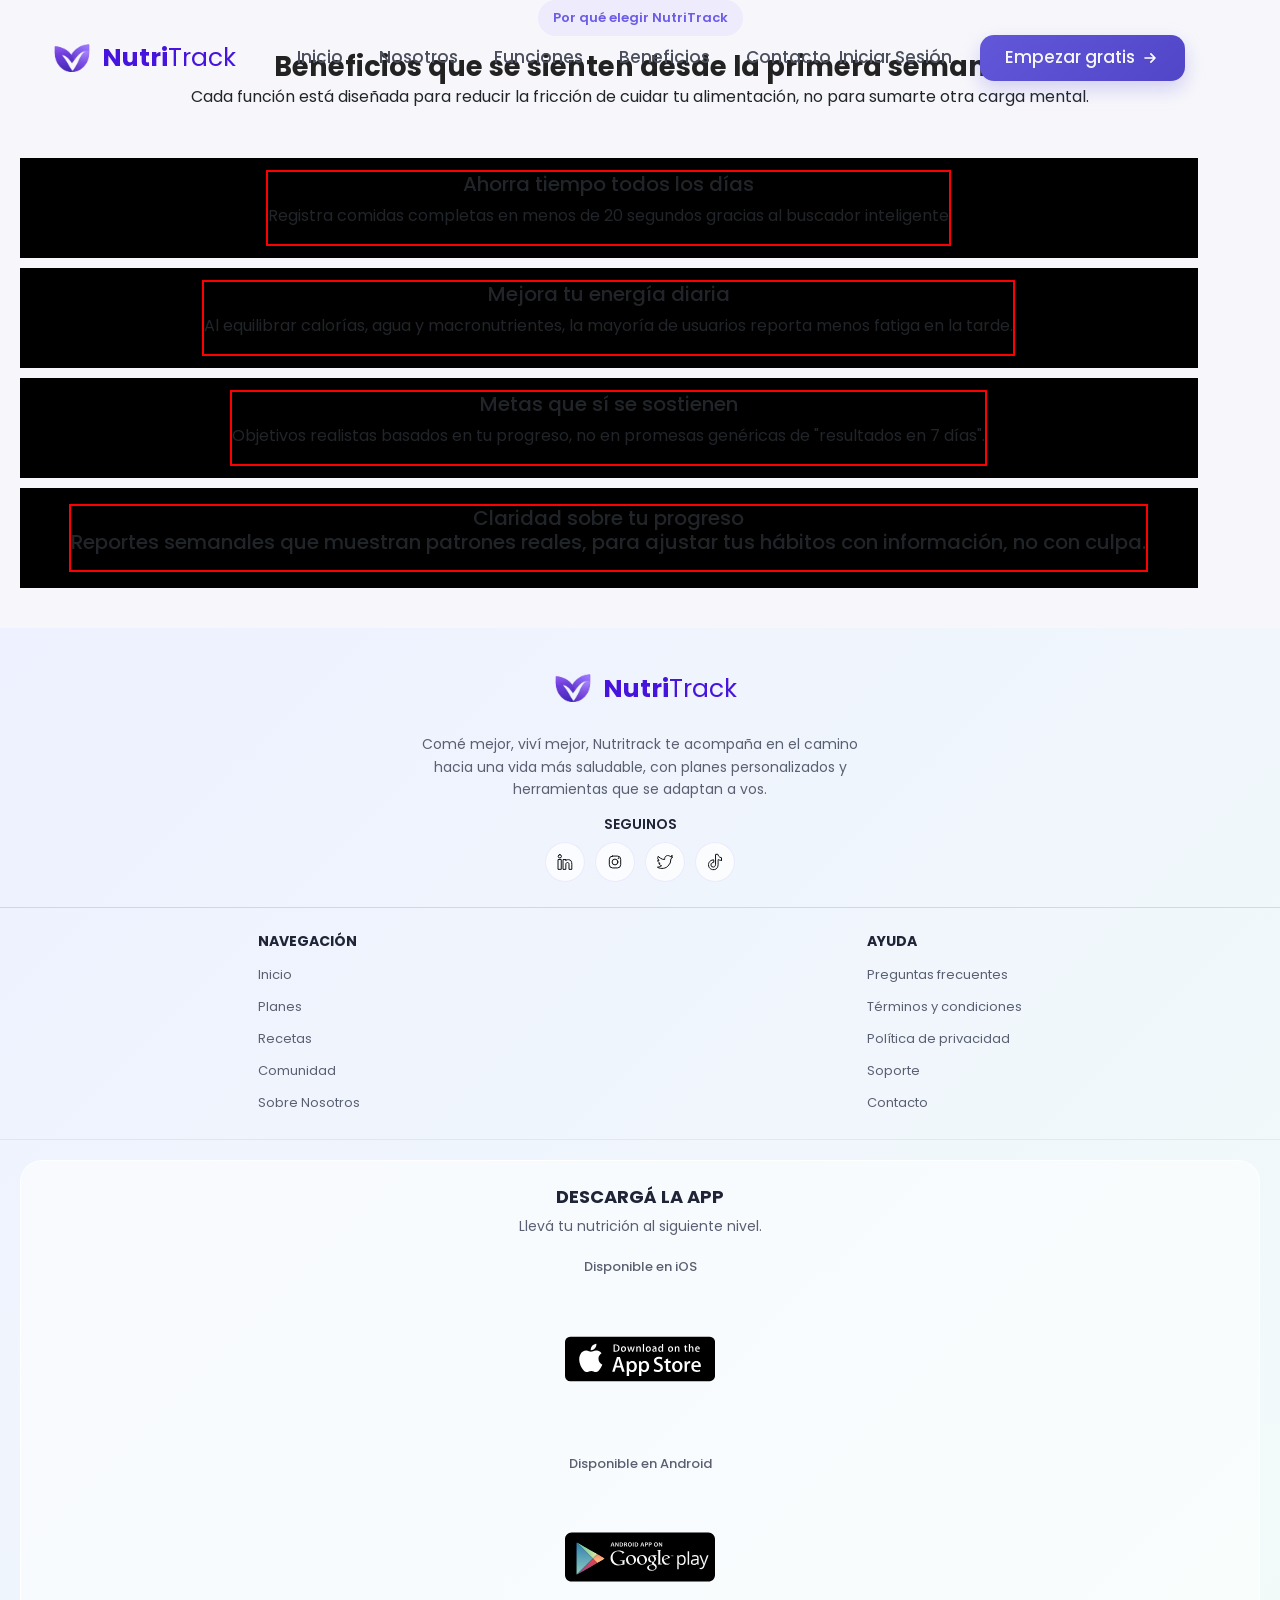
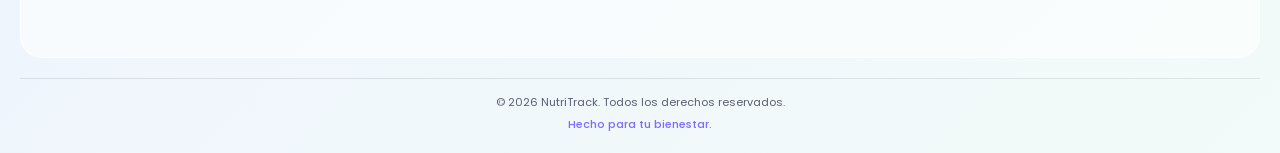
==== Pages/beneficios.html @ 8d0aac9d "Subir proyecto NutriTrack" ====
<!DOCTYPE html>
<html lang="es">
<head>
    <meta charset="UTF-8">
    <meta name="viewport" content="width=device-width, initial-scale=1.0">
    <title>NutriTrack</title>
    <link rel="shortcut icon" href="../Assets/Img/favicon.png" type="image/x-icon">
    <link href="https://cdn.jsdelivr.net/npm/bootstrap@5.3.8/dist/css/bootstrap.min.css" rel="stylesheet" integrity="sha384-sRIl4kxILFvY47J16cr9ZwB07vP4J8+LH7qKQnuqkuIAvNWLzeN8tE5YBujZqJLB" crossorigin="anonymous">
    <link rel="stylesheet" href="../CSS/styles.css">
</head>
<body>
    <!--HEADER-->
    <header class="header">
        <nav class="navbar navbar-expand-lg">
            <div class="container-fluid">
                <div class="left">
                    <a class="brand fw-bold" href="../index.html">
                        <img src="../Assets/Img/favicon.png" alt="Logo de una empresa especializada en la planificacion de comidas" class="logo">
                        <p class="name">Nutri<span>Track</span></p>
                    </a> 
                </div>
                <button class="navbar-toggler" type="button" data-bs-toggle="collapse" data-bs-target="#navbarSupportedContent" aria-controls="navbarSupportedContent" aria-expanded="false" aria-label="Toggle navigation">
                    <span class="navbar-toggler-icon"></span>
                </button>
                <div class="collapse navbar-collapse justify-content-center" id="navbarSupportedContent">
                    <ul class="navbar-nav mb-2 mb-lg-0">
                        <li class="nav-item">
                            <a class="nav-link home" aria-current="page" href="../index.html">Inicio</a>
                        </li>
                        <li class="nav-item">
                            <a class="nav-link" href="nosotros.html">Nosotros</a>
                        </li>
                        <li class="nav-item">
                            <a class="nav-link" href="funciones.html">Funciones</a>
                        </li>
                        <li class="nav-item">
                            <a class="nav-link" href="beneficios.html">Beneficios</a>
                        </li>
                        <li class="nav-item">
                            <a class="nav-link" href="contacto.html">Contacto</a>
                        </li>
                    </ul>
                    <div class="right">
                        <div class="sub-menu">
                            <p class="">Iniciar Sesión</p>
                            <button class="sign-up">Empezar gratis <img src="../Assets/Svg/arrow.svg" alt=""></button>
                        </div>
                    </div>
                </div>
            </div>
        </nav>
    </header>
    <!--MAIN-->
    <main>
        <section class="hero-profit">
        </section>
        <!-- ===== LISTA DE BENEFICIOS ===== -->
        <section class="section-profit">
            <div class="container-profit">
                <div class="profits">
                    <div class="head-profits head-about">
                        <span class="nt-chip">Por qué elegir NutriTrack</span>
                        <h2 class="title-profit">Beneficios que se sienten desde la primera semana</h2>
                        <p>Cada función está diseñada para reducir la fricción de cuidar tu alimentación, no para sumarte otra carga mental.</p>
                    </div>
                    <div class="container-cards">
                        <div class="card-profit">
                            <div class="head-card">
                                <h5>Ahorra tiempo todos los días</h5>
                                <p>Registra comidas completas en menos de 20 segundos gracias al buscador inteligente</p>
                            </div>
                        </div>
                        <div class="card-profit">
                            <div class="head-card">
                                <h5>Mejora tu energía diaria</h5>
                                <p>Al equilibrar calorías, agua y macronutrientes, la mayoría de usuarios reporta menos fatiga en la tarde.</p>
                            </div>
                        </div>
                        <div class="card-profit">
                            <div class="head-card">
                                <h5>Metas que sí se sostienen</h5>
                                <p>Objetivos realistas basados en tu progreso, no en promesas genéricas de "resultados en 7 días".</p>
                            </div>
                        </div>
                        <div class="card-profit">
                            <div class="head-card">
                                <h5>Claridad sobre tu progreso</h>
                                <p>Reportes semanales que muestran patrones reales, para ajustar tus hábitos con información, no con culpa.</p>
                            </div>
                        </div>
                    </div>
                </div>
            </div>
        </section>
    </main>
    <footer>
        <div class="container-footer">
            <div class="top-footer">
                <a class="brand fw-bold" href="index.html">
                    <img src="../Assets/Img/favicon.png" alt="Logo de una empresa especializada en la planificacion de comidas" class="logo">
                    <p class="name">Nutri<span>Track</span></p>
                </a>
                <p>
                    Comé mejor, viví mejor, Nutritrack te acompaña en el camino hacia una vida más saludable, con planes personalizados y herramientas que se adaptan a vos.
                </p>
                <div class="social-footer">
                    <h3>SEGUINOS</h3>
                    <div class="app-social">
                        <a href=""><img src="../Assets/Svg/social-linkedin-svgrepo-com.svg" alt="Nuestro Linkedin"></a>
                        <a href=""><img src="../Assets/Svg/social-instagram-svgrepo-com.svg" alt="Nuestro Instagram"></a>
                        <a href=""><img src="../Assets/Svg/social-twitter-svgrepo-com.svg" alt="Nuestro Twitter"></a>
                        <a href="Nuestro Tiktok"><img src="../Assets/Svg/social-tiktok-svgrepo-com.svg" alt=""></a>
                    </div>
                </div>
            </div>
            <div class="central-footer">
                <div class="central-nav">
                    <h3>NAVEGACIÓN</h3>
                    <ul>
                        <li><a href="#">Inicio</a></li>
                        <li><a href="#">Planes</a></li>
                        <li><a href="#">Recetas</a></li>
                        <li><a href="#">Comunidad</a></li>
                        <li><a href="#">Sobre Nosotros</a></li>
                    </ul>
                </div>
                <div class="central-help">
                    <h3>AYUDA</h3>
                    <ul>
                        <li><a href="#">Preguntas frecuentes</a></li>
                        <li><a href="#">Términos y condiciones</a></li>
                        <li><a href="#">Política de privacidad</a></li>
                        <li><a href="#">Soporte</a></li>
                        <li><a href="#">Contacto</a></li>
                    </ul>
                </div>
            </div>
            <div class="bottom-footer">
                <div class="download-footer">
                    <h3>DESCARGÁ LA APP</h3>
                    <p>Llevá tu nutrición al siguiente nivel.</p>
                    <div class="download-option">
                        <p>Disponible en iOS</p>
                        <a href="#" aria-label="Descargar NutriTrack en App Store">
                            <img src="../Assets/Svg/app-store.svg" alt="Descargar en App Store">
                        </a>
                    </div>
                    <div class="download-option">
                        <p>Disponible en Android</p>
                        <a href="#" aria-label="Descargar NutriTrack en Google Play">
                            <img src="../Assets/Svg/google-play.svg" alt="Descargar en Google Play">
                        </a>
                    </div>
                </div>
                <div class="copy-footer">
                    <span>&copy; 2026 NutriTrack. Todos los derechos reservados.</span>
                    <span>Hecho para tu bienestar.</span>
                </div>
            </div>
        </div>
    </footer>
    <script src="https://cdn.jsdelivr.net/npm/bootstrap@5.3.8/dist/js/bootstrap.bundle.min.js" integrity="sha384-FKyoEForCGlyvwx9Hj09JcYn3nv7wiPVlz7YYwJrWVcXK/BmnVDxM+D2scQbITxI" crossorigin="anonymous"></script>
</body>
</html>
---- CSS/styles.css ----
@import url('https://fonts.googleapis.com/css2?family=Montserrat:ital,wght@0,100..900;1,100..900&family=Poppins:ital,wght@0,100;0,200;0,300;0,400;0,500;0,600;0,700;0,800;0,900;1,100;1,200;1,300;1,400;1,500;1,600;1,700;1,800;1,900&display=swap');

/*COLORS*/
:root {
  /* Colores principales */
    --primary: #7C6CFF;
    --secondary: #59d9b7;

  /* Colores de fondo y texto */
    --dark: #1F2437;
    --light: #F7F7FB;

  /* Variantes útiles */
    --primary-light: #A89EFF;
    --primary-dark: #5A43F0;

    --secondary-light: #7EE5C8;
    --secondary-dark: #3CC9A3;

  /* Colores semánticos */
    --background: #F7F7FB;
    --surface: #FFFFFF;
    --text-primary: #1F2437;
    --text-secondary: #5A6072;
    --accent: #59D9B7;
}

/* =========================
    GLOBAL STYLE
========================= */
*{
    margin: 0;
    padding: 0;
    box-sizing: border-box;
    font-family: "Poppins", sans-serif;
}
body {
    min-height: 100vh;
    background: #f7f7fb;
    font-family: "Poppins", sans-serif;
    overflow-x: hidden;
}

/* =========================
    HOME
========================= */
/*HOME*/
.header {
    position: absolute;
    top: 0;
    left: 0;
    width: 100%;
    padding: 15px 0;
    z-index: 1000;
}
/*NAVBAR PRINCIPAL*/
.navbar {
    position: relative;
    width: 95%;
    max-width: 1400px;
    margin: 0 auto;
    padding: 5px 10px;
    display: flex;
    align-items: center;
    z-index: 1001;
}
.navbar .container-fluid {
    padding: 0;
    display: flex;
    align-items: center;
    justify-content: space-between;
}

/*Logo y marca*/
.left {
    display: flex;
    align-items: center;
}
.brand {
    display: flex;
    align-items: center;
    text-decoration: none;
}
.logo {
    width: 60px;
    height: 60px;
    object-fit: contain;
}
.name {
    margin: 0;
    font-size: 25px;
    font-weight: 700;
    color: #4614dc;
}
.name span {
    color: #4614dc;
    font-weight: 400;
}
.navbar-toggler{
    border: none !important;
}
.navbar-toggler:focus{
    box-shadow: none !important;
}


/*Menú central del navbar*/
.navbar-nav {
    display: flex;
    align-items: center;
    gap: 20px;
}
.navbar-nav .nav-link {
    font-size: 17px;
    font-weight: 500;
    color: #4a4e5c;
    text-align: center;
}
/*Hover*/
.navbar-nav .nav-link:hover {
    color: var(--primary-dark);
}

/*Parte derecha del navbar*/
.right {
    display: flex;
    align-items: center;
    justify-content: center;
    margin-bottom: 15px;
    margin-top: 15px;
}
.sub-menu {
    display: flex;
    align-items: center;
    gap: 28px;
}

/*Iniciar sesion en el navbar*/
.sub-menu p {
    margin: 0;
    font-size: 17px;
    font-weight: 500;
    color: #4a4e5c;
    white-space: nowrap;
    cursor: pointer;
    transition: color 0.3s ease;
}
.sub-menu p:hover {
    color: #6257d9;
}

/*Boton empezar gratis*/
.sign-up {
    border: none;
    display: flex;
    align-items: center;
    justify-content: center;
    gap: 5px;
    padding: 10px 15px;
    min-width: 205px;
    border-radius: 14px;
    background: linear-gradient(
        135deg,
        #6257d9,
        #5146c7
    );
    color: var(--light);
    font-size: 17px;
    font-weight: 500;
    cursor: pointer;
    box-shadow:
        0 8px 20px rgba(98, 87, 217, 0.25);
    transition:
        transform 0.3s ease,
        box-shadow 0.3s ease,
        background 0.3s ease;
}
/* Imagen de la flecha */
.sign-up img {
    width: 20px;
    height: 20px;
    transition: transform 0.3s ease;
}
/* Hover del botón */
.sign-up:hover {
    transform: translateY(-2px);
    box-shadow:
        0 12px 28px rgba(98, 87, 217, 0.35);
}
/* Movimiento de la flecha */
.sign-up:hover img {
    transform: translateX(4px);
}


/* ===========================
    HERO
=========================== */
.hero{
    position: relative;
    width: 100%;
    min-height: 90vh;
    display: flex;
    align-items: center;
    background-size: cover;
}
.hero img{
    position: absolute;
    width: 100%;
    height: 100%;
    object-fit: cover;
    object-position: 80% center;
    z-index: 0;
}
.hero-about img{
    position: absolute;
    width: 100%;
    height: 100%;
    object-fit: cover;
    object-position: 35% center;
    z-index: 0;
}
/* =========================================
   CONTENIDO
========================================= */
.hero-content {
    position: relative;
    z-index: 2;
    padding: 20px 24px;
    margin-top: -7rem;
    display: flex;
    flex-direction: column;
    align-items: flex-start;
}

/* =========================================
   TÍTULO
========================================= */
.hero h1 {
    max-width: 500px;
    color: #3e2a7a;
    font-size: clamp(2.7rem, 10vw, 1.5rem);
    line-height: 1;
    letter-spacing: -0.045em;
    font-weight: 700;
}


/* =========================================
   DESCRIPCIÓN
========================================= */
.hero p {
    max-width: 280px;
    margin: 10px 0 25px;
    font-size: .9rem;
    font-weight: 600;
    line-height: 1.55;
    text-wrap: wrap;
    color: #3e2a7a;
}


/*SECCION RECOMENDACIONES*/
.recommen {
    width: 100%;
    background-color: #fff;
}

.container-recommen {
    width: 100%;
    mask-image: linear-gradient(
        to right,
        transparent,
        black 8%,
        black 92%,
        transparent
    );
}
.container-emp {
    width: 100%;
}

.list-recommen {
    display: flex;
    align-items: center;
    gap: 40px;
    width: max-content;
    margin: 0;
    padding: 15px 0;
    list-style: none;
    animation: scroll-recommen 40s linear infinite;
}
.item-recommen {
    flex-shrink: 0;
    font-size: 1.1rem;
    font-weight: 700;
    color: #999;
    white-space: nowrap;
}

/*Animaciones de recommen*/
@keyframes scroll-recommen {
    from {
        transform: translateX(0);
    }
    to {
        transform: translateX(-50%);
    }
}

/*SECCION DE FUNCIONES*/
.functions{
    margin-top: 50px;
}

.container-cards {
    width: 92%;
    margin: 20px 0 0 20px;
}
.container-cards .card {
    border: none;
    border-radius: 20px;
    overflow: hidden;
    background-color: #ffff;
    box-shadow: 0 5px 20px rgba(30, 50, 90, 0.08);
}
/*Contenido de card*/
.container-cards .row {
    display: flex;
    flex-direction: row-reverse;
    align-items: stretch;
    min-height: 150px;
}
/*Imagen*/
.img-card {
    width: 48%;
    display: flex;
    align-items: center;
    justify-content: center;
    margin-right: 7px ;
}
.img-card img {
    width: 100%;
    height: 90%;
    object-fit: cover;
    border-radius: 10px;
}
/*Texto*/
.txt-card {
    width: 50%;
    display: flex;
    align-items: center;
}
.card-title{
    font-size: 20px;
}
.card-text{
    margin-left: 0;
    color: #3338;
    font-size: 13px;
    letter-spacing: -0.5px;
}

/* =========================
    PAGE ABOUT
========================= */
.about-us{
    margin-top: 60px;
}
.head-about {
    width: 100%;
    margin: 0 auto 2rem;
    display: flex;
    justify-content: center;
    align-items: center;
    flex-direction: column;
    text-align: center;
}
.head-about h2 {
    margin: 0;
    color: #222;
    font-size: 1.7rem;
    line-height: 1.2;
    font-weight: 700;
}
.head-about p{
    line-height: 1.7rem;
    width: 90%;
}

/*SECTION TEAM*/
.team {
    width: 100%;
    padding: 2rem 1rem 3rem;
    margin-top: 60px;
    background-color: #FFFFFF;
}
/*Carrusel*/
.team .carousel {
    width: 80%;
    margin: 0 auto;
}
.team .carousel-inner {
    border-radius: 1.5rem;
    box-shadow: 0 15px 40px rgba(0, 0, 0, 0.10);
}
.team .carousel-item {
    position: relative;
    height: 420px;
    background-color: #ddd;
}
.team .carousel-item img {
    width: 100%;
    height: 100%;
    object-fit: cover;
}
/* Degradado para que el texto se lea mejor */
.team .carousel-item::after {
    content: "";
    position: absolute;
    inset: 0;
    background: linear-gradient(
        to top,
        rgba(0, 0, 0, 0.75),
        rgba(0, 0, 0, 0.05) 65%
    );
}
/*Informacion del equipo*/
.team .carousel-caption {
    z-index: 2;
    left: 0;
    right: 0;
    bottom: 0;
    padding: 4rem 3rem 1.8rem;
    text-align: center;
}
.team .carousel-caption h5 {
    margin: 0 0 0.3rem;
    color: #fff;
    font-size: 1.5rem;
    font-weight: 700;
}
.team .carousel-caption p {
    margin: 0;
    color: #e8e8e8;
    font-size: 0.95rem;
}

/*SECCIÓN FUNCIONES*/
/* =========================================
   SECCIÓN FUNCIONES
========================================= */

.container-functions {
    width: 90%;
    max-width: 520px;
    margin: 0 auto 1.5rem;
    padding: 1rem;
    display: flex;
    flex-direction: column;
    background: #ffffff;
    border: 1px solid #e9ebf2;
    border-radius: 18px;
    box-shadow: 0 6px 20px rgba(30, 40, 70, 0.05);
    transition: transform 0.3s ease, box-shadow 0.3s ease;
}


/* =========================================
   IMAGEN
========================================= */

.img-functions {
    width: 100%;
    height: 170px;
    min-height: 0;
    display: flex;
    align-items: center;
    justify-content: center;
    border-radius: 14px;
    background: linear-gradient(
        145deg,
        #f5f6ff,
        #f4fbf9
    );
    overflow: hidden;
}

.img-functions img {
    width: 80%;
    max-width: 280px;
    height: 160px;
    object-fit: contain;
    position: relative;
    z-index: 1;
    transition: transform 0.4s ease;
}


/* =========================================
   EFECTO HOVER
========================================= */

.container-functions:hover {
    transform: translateY(-3px);
    box-shadow: 0 10px 25px rgba(30, 40, 70, 0.08);
}

.container-functions:hover .img-functions img {
    transform: scale(1.03) translateY(-3px);
}


/* =========================================
   LISTA
========================================= */

.items-functions {
    order: 3;
    position: relative;
    z-index: 2;
    width: 100%;
    margin-top: 1rem;
}

.list-functions {
    list-style: none;
    padding: 0;
    margin: 0;
    display: flex;
    flex-direction: column;
    gap: 0.6rem;
}

.list-functions li {
    display: flex;
    align-items: flex-start;
    gap: 0.6rem;
    color: #555b68;
    font-size: 0.85rem;
    line-height: 1.4;
}

/*SECCION TABLA*/
.section-table { 
    width: 100%; 
    padding: 80px 20px; 
    background-color: #f7faf7; 
} 
.container-table { 
    width: 100%; 
    max-width: 1100px; 
    margin: 0 auto; 
} 
/*Encabezado*/ 
.head-table { 
    text-align: center; 
    margin-bottom: 40px; 
} 
.nt-chip { 
    display: inline-flex;
    align-items: center; 
    gap: 8px; 
    padding: 8px 15px; 
    border-radius: 50px; 
    background-color: #EDEBFC; 
    color: #6C5CE7; 
    font-size: 13px; 
    font-weight: 600; 
    margin-bottom: 15px; 
} 
.nt-chip i { 
    font-size: 14px; 
} 
.head-table h2 { 
    margin: 0; 
    color: #26352d; 
    font-size: 34px; 
    font-weight: 700; 
    line-height: 1.2; 
} 
/*Contenedor de la tabla*/ 
.body-table { 
    width: 100%; 
    background-color: #ffffff; 
    border: 1px solid #e2e9e3; 
    border-radius: 18px; 
    overflow: hidden; 
    box-shadow: 0 10px 30px rgba(40, 70, 45, 0.06); 
} 
/*Tabla*/ 
.table { 
    width: 100%; 
    margin: 0; 
    border-collapse: collapse; 
    color: #3d4a42; 
} 
/*Encabezado de la tabla*/ 
.table thead { 
    background-color: #eef5ef; 
} 
.table thead th { 
    padding: 20px 25px; 
    border: none; 
    color: #52665a; 
    font-size: 14px; 
    font-weight: 700; 
    vertical-align: middle; 
} 
.table thead th:first-child { 
    text-align: left; 
} 
/*Columnas de planes*/ 
.table thead th:nth-child(2), .table thead th:nth-child(3) { 
    width: 180px; 
} 
.table thead th:nth-child(3) { 
    color: #6f9b76; 
} 
/*Filas*/ 
.table tbody tr {
    border-top: 1px solid #edf1ed; 
    transition: background-color 0.25s ease;
} 
.table tbody tr:hover { 
    background-color: #fafcf9; 
} 
.table tbody td { 
    padding: 20px 25px; 
    border: none; 
    font-size: 14px; 
    color: #56625a; 
    vertical-align: middle; 
} 
/*Detalles de la tabla*/ 
.table tbody td:first-child { 
    color: #344239; 
    font-weight: 500; 
} 
.table tbody td:nth-child(3) { 
    background-color: rgba(236, 246, 238, 0.35); 
}

/* =========================
    PAGE BENEFICIOS
========================= */
.card-profit{
    height: 100px;
    display: flex;
    justify-content: center;
    align-items: center;
    background-color: #000000;
    text-align: center;
    margin: 10px 0;
}
.head-card{
    border: 2px solid red;
    text-align: center;
}

/* =========================
    PAGE CONTACTO
========================= */
/*SECCION DE PREGUNTAS FRECUENTES*/ 
.question {
    width: 100%;
    padding: 40px 20px; 
    background-color: #f8faf9; 
} 
.container-question { 
    width: 100%; 
    max-width: 1200px; 
    margin: 0 auto; 
} 

/*Acordeon*/ 
.accordion { 
    width: 100%; 
} 
.accordion-item { 
    margin-bottom: 10px;
    border: 1px solid #e4e9e6 !important; 
    border-radius: 12px !important; 
    overflow: hidden; 
    background-color: #ffffff; 
} 
.accordion-button { 
    padding: 20px; 
    font-size: 15px; 
    font-weight: 600; 
} 
.accordion-button:hover { 
    color: #6C5CE7!important; 
} 
.accordion-button:focus { 
    box-shadow: none !important; 
} 
/* Icono + / - de Bootstrap */ 
.accordion-button::after { 
    width: 14px; 
    height: 14px; 
    background-size: 14px; 
} 
.accordion-button:not(.collapsed) { 
    color: #6C5CE7 !important; 
    background-color: #ffffff !important; 
} 
.accordion-body { 
    padding: 0 20px 20px; 
    color: #6b7280; 
    font-size: 14px; 
    line-height: 1.7; 
}

/* SECCION FORMULARIO DE CONTACTO*/ 
.form-contact { 
    width: 100%; 
    padding: 30px 20px; 
    background-color: #ffffff; 
} 
.container-contact {
    width: 100%; 
    max-width: 1200px; 
    margin: 0 auto; 
} 
.contact-row { 
    display: flex; 
    flex-direction: column; 
    gap: 45px; 
} 
/*Información de contacto*/ 

.contact-info-item { 
    display: flex; 
    align-items: center;
    text-align: left;
    gap: 15px; 
    margin-bottom: 22px; 
} 
.contact-icon { 
    flex-shrink: 0; 
    width: 45px; 
    height: 45px; 
    display: flex; 
    align-items: center; 
    justify-content: center; 
    border-radius: 12px; 
    background-color: #6c5ce792; 
    color: #6C5CE7; 
    font-size: 18px; 
} 
.contact-info-text h3 { 
    margin: 0 0 4px; 
    color: #222; 
    font-size: 14px; 
    font-weight: 600; 
} 
.contact-info-text p { 
    margin: 0; 
    color: #6b7280; 
    font-size: 13px; 
    line-height: 1.5; 
} 
/*Mapa*/ 
.map-placeholder {
    width: 100%; 
    height: 180px; 
    margin-top: 30px; 
    display: flex; 
    align-items: center; 
    justify-content: center; 
    border: 1px solid #e4e9e6; 
    border-radius: 16px; 
    background-color: #f8faf9; 
} 
.map-content { 
    text-align: center; 
    color: #8a948f; 
} 
.map-content i { 
    display: block; 
    margin-bottom: 8px; 
    font-size: 30px; 
} 
.map-content p { 
    margin: 0; 
    font-size: 14px;
} 
/*Card del formulario*/ 
.contact-form-container { 
    width: 100%; 
} 
.contact-form { 
    padding: 30px 22px; 
    border: 1px solid #e4e9e6; 
    border-radius: 18px; 
    background-color: #ffffff; 
    box-shadow: 0 10px 30px rgba(31, 67, 48, 0.06);
    text-align: center; 
}    
.contact-form h2 { 
    margin: 0 0 10px; 
    color: #222; 
    font-size: 27px; 
    font-weight: 700; 
} 
.form-description { 
    margin: 0 0 28px; 
    color: #6b7280; 
    font-size: 14px; 
    line-height: 1.6; 
} 
/*Campos*/ 
.form { 
    display: grid; 
    grid-template-columns: 1fr; gap: 18px; 
} 
.form-group { 
    display: flex; 
    flex-direction: column;
    text-align: center;
} 
.form-group label { 
    margin-bottom: 7px; color: #333; font-size: 13px; font-weight: 600; } 
.form-group label span { 
    margin-left: 5px; 
    color: #9ca3af; 
    font-weight: 400; 
} 
.form-group input, .form-group select, .form-group textarea { 
    width: 100%; 
    padding: 13px 14px; 
    border: 1px solid #dfe5e1; 
    border-radius: 9px; 
    background-color: #ffffff; 
    color: #333; 
    font-family: inherit; 
    font-size: 14px; 
    outline: none; 
    transition: border-color 0.2s ease, box-shadow 0.2s ease; 
} 
.form-group input::placeholder, .form-group textarea::placeholder { 
    color: #a0a8a4; 
} 
.form-group input:focus, .form-group select:focus, .form-group textarea:focus { 
    border-color: #6C5CE7; 
    box-shadow: 0 0 0 3px rgba(47, 143, 98, 0.10); 
} 
.form-group textarea { 
    min-height: 130px; 
    resize: vertical; 
} 
/*Privacidad*/ 
.privacy { 
    display: flex; 
    align-items: flex-start; 
    gap: 9px; 
    margin-top: 3px; 
} 
.privacy input { 
    width: 16px; 
    height: 16px; 
    margin-top: 2px;
    accent-color: #2f8f62; 
} 
.privacy label { 
    color: #6b7280; 
    font-size: 12px; 
    line-height: 1.5; 
} 
/* Botón*/ 
.submit-button { 
    width: 100%; 
    display: flex; 
    align-items: center; 
    justify-content: center; 
    gap: 9px; 
    padding: 13px 20px; 
    border: none; 
    border-radius: 9px; 
    background-color: #2f8f62; 
    color: #ffffff; 
    font-family: inherit; 
    font-size: 14px; 
    font-weight: 600; 
    cursor: pointer; 
    transition: transform 0.2s ease, background-color 0.2s ease, box-shadow 0.2s ease; 
} 
.submit-button:hover { 
    background-color: #267851; 
    transform: translateY(-2px); 
    box-shadow: 0 7px 18px rgba(47, 143, 98, 0.20); } 
.submit-button:active {
    transform: translateY(0); 
}  


/* =========================
    FOOTER
========================= */
.container-footer {
    width: 100%;
    margin-top: 40px;
    padding-top: 30px;
    background: linear-gradient(
        135deg,
        #eef1ff,
        #f2fbf9
    );
    color: var(--text-primary);
}
/*Parte superior*/
.top-footer {
    display: flex;
    flex-direction: column;
    align-items: center;
    gap: 15px;
    padding: 0 20px 25px;
    text-align: center;
    border-bottom: 1px solid rgba(51, 51, 51, 0.15);
}
.top-footer > p {
    max-width: 450px;
    margin: 0;
    color: var(--text-secondary);
    font-size: 14px;
    line-height: 1.6;
}
/*Redes sociales*/
.social-footer {
    display: flex;
    flex-direction: column;
    align-items: center;
    gap: 10px;
}
.social-footer h3 {
    margin: 0;
    color: var(--text-primary);
    font-size: 14px;
    font-weight: 600;
}
.app-social {
    display: flex;
    align-items: center;
    justify-content: center;
    gap: 10px;
}
.app-social a {
    display: flex;
    align-items: center;
    justify-content: center;
    width: 40px;
    height: 40px;
    background-color: rgba(255, 255, 255, 0.7);
    border: 1px solid rgba(124, 108, 255, 0.12);
    border-radius: 50%;
    transition:
        transform 0.3s ease,
        background-color 0.3s ease;
}
.app-social a:hover {
    transform: translateY(-3px);
    background-color: #ffffff;
}
.app-social img {
    width: 20px;
    height: 20px;
}
/*Navegación + ayuda*/
.central-footer {
    display: flex;
    justify-content: space-around;
    gap: 30px;
    padding: 25px 20px;
}
.central-footer h3 {
    margin: 0 0 12px;
    color: var(--text-primary);
    font-size: 14px;
    font-weight: 700;
}
.central-footer ul {
    display: flex;
    flex-direction: column;
    gap: 8px;
    margin: 0;
    padding: 0;
    list-style: none;
}
.central-footer li {
    margin: 0;
}
.central-footer a {
    color: var(--text-secondary);
    font-size: 13px;
    text-decoration: none;
    transition: color 0.3s ease;
}
.central-footer a:hover {
    color: var(--primary);
}
/*Descargar app*/
.bottom-footer {
    width: 100%;
    padding: 20px;
    border-top: 1px solid rgba(124, 108, 255, 0.12);
}
.download-footer {
    display: flex;
    flex-direction: column;
    align-items: center;
    width: 100%;
    padding: 25px 20px;
    text-align: center;
    background: rgba(255, 255, 255, 0.55);
    border: 1px solid rgba(255, 255, 255, 0.8);
    border-radius: 22px;
}
.download-footer h3 {
    margin: 0 0 8px;
    color: var(--text-primary);
    font-size: 18px;
    font-weight: 700;
}
.download-footer > p {
    margin: 0 0 20px;
    color: var(--text-secondary);
    font-size: 14px;
}
/*Opciones de descarga*/
.download-option {
    display: flex;
    flex-direction: column;
    align-items: center;
    gap: 8px;
    margin-bottom: 20px;
}
.download-option:last-child {
    margin-bottom: 0;
}
.download-option p {
    margin: 0;
    color: var(--text-secondary);
    font-size: 13px;
    font-weight: 500;
}
.download-option a {
    display: block;
    transition: transform 0.3s ease;
}
.download-option a:hover {
    transform: translateY(-3px);
}
.download-option img {
    display: block;
    width: 150px;
    height: auto;
}
/*Copyright*/
.copy-footer {
    display: flex;
    flex-direction: column;
    align-items: center;
    gap: 6px;
    margin-top: 20px;
    padding-top: 15px;
    border-top: 1px solid rgba(90, 96, 114, 0.15);
    text-align: center;
}
.copy-footer span {
    color: var(--text-secondary);
    font-size: 11px;
}
.copy-footer span:last-child {
    color: var(--primary);
    font-weight: 500;
}
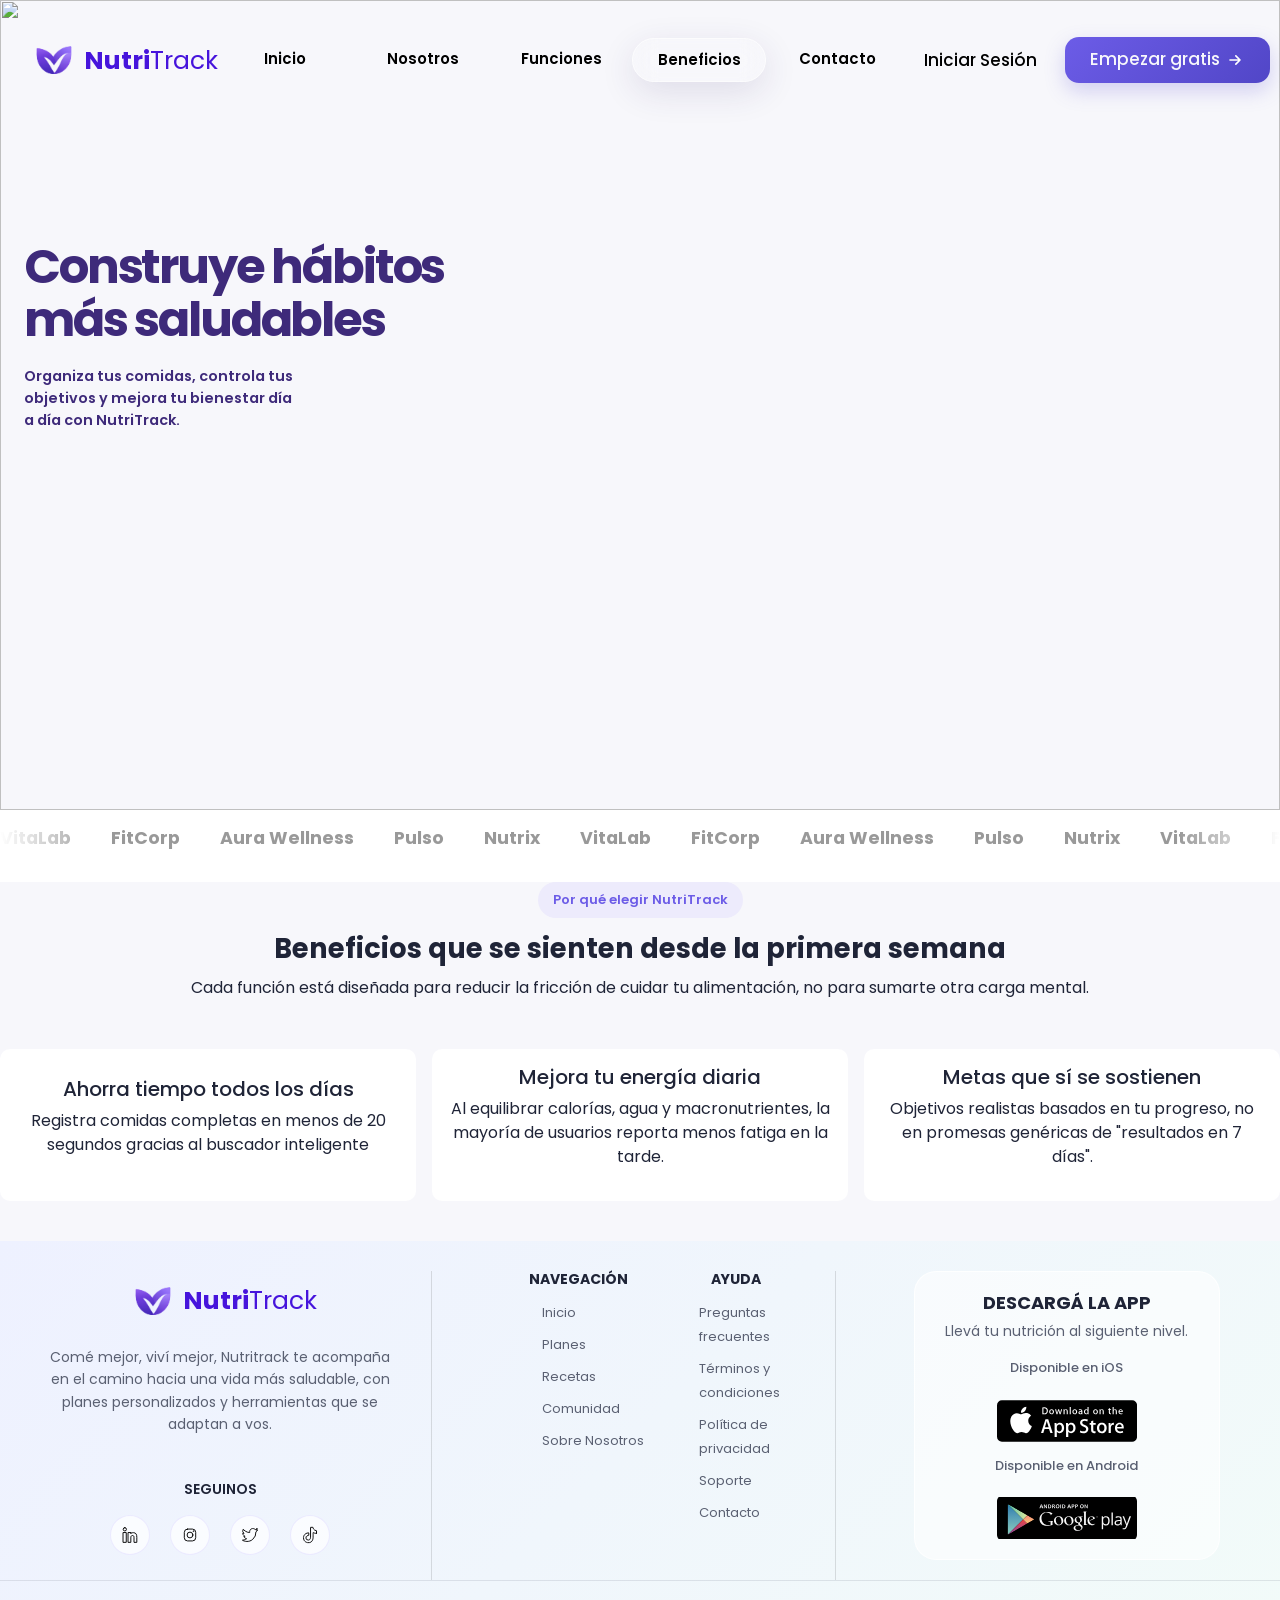
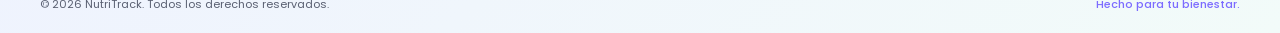
==== commit 7e8d3e38: "Implementar CSS Grid y Media Queries para diseño responsive" ====
--- a/Pages/beneficios.html
+++ b/Pages/beneficios.html
@@ -25,7 +25,7 @@
                 <div class="collapse navbar-collapse justify-content-center" id="navbarSupportedContent">
                     <ul class="navbar-nav mb-2 mb-lg-0">
                         <li class="nav-item">
-                            <a class="nav-link home" aria-current="page" href="../index.html">Inicio</a>
+                            <a class="nav-link" href="../index.html">Inicio</a>
                         </li>
                         <li class="nav-item">
                             <a class="nav-link" href="nosotros.html">Nosotros</a>
@@ -34,7 +34,7 @@
                             <a class="nav-link" href="funciones.html">Funciones</a>
                         </li>
                         <li class="nav-item">
-                            <a class="nav-link" href="beneficios.html">Beneficios</a>
+                            <a class="nav-link active" aria-current="page" href="beneficios.html">Beneficios</a>
                         </li>
                         <li class="nav-item">
                             <a class="nav-link" href="contacto.html">Contacto</a>
@@ -52,7 +52,45 @@
     </header>
     <!--MAIN-->
     <main>
-        <section class="hero-profit">
+        <!--HERO-->
+        <section class="hero-profit hero">
+            <img src="./Assets/Img/hero-nutritrack.png" alt="">
+            <div class="hero-content">
+                <h1>
+                    Construye hábitos más saludables
+                </h1>
+                <p>
+                    Organiza tus comidas, controla tus objetivos y
+                    mejora tu bienestar día a día con NutriTrack.
+                </p>
+            </div>
+        </section>
+        <!--SECCIÓN DE RECOMENDACIONES-->
+        <section class="recommen">
+            <div class="container-recommen">
+                <div class="container-emp">
+                    <ul class="list-recommen">
+                        <!--Primera tanda-->
+                        <li class="item-recommen">VitaLab</li>
+                        <li class="item-recommen">FitCorp</li>
+                        <li class="item-recommen">Aura Wellness</li>
+                        <li class="item-recommen">Pulso</li>
+                        <li class="item-recommen">Nutrix</li>
+                        <!--Seguna Tanda-->
+                        <li class="item-recommen">VitaLab</li>
+                        <li class="item-recommen">FitCorp</li>
+                        <li class="item-recommen">Aura Wellness</li>
+                        <li class="item-recommen">Pulso</li>
+                        <li class="item-recommen">Nutrix</li>
+                        <!--Tercera tanda-->
+                        <li class="item-recommen">VitaLab</li>
+                        <li class="item-recommen">FitCorp</li>
+                        <li class="item-recommen">Aura Wellness</li>
+                        <li class="item-recommen">Pulso</li>
+                        <li class="item-recommen">Nutrix</li>
+                    </ul>
+                </div>
+            </div>
         </section>
         <!-- ===== LISTA DE BENEFICIOS ===== -->
         <section class="section-profit">
@@ -82,12 +120,6 @@
                                 <p>Objetivos realistas basados en tu progreso, no en promesas genéricas de "resultados en 7 días".</p>
                             </div>
                         </div>
-                        <div class="card-profit">
-                            <div class="head-card">
-                                <h5>Claridad sobre tu progreso</h>
-                                <p>Reportes semanales que muestran patrones reales, para ajustar tus hábitos con información, no con culpa.</p>
-                            </div>
-                        </div>
                     </div>
                 </div>
             </div>
@@ -109,7 +141,7 @@
                         <a href=""><img src="../Assets/Svg/social-linkedin-svgrepo-com.svg" alt="Nuestro Linkedin"></a>
                         <a href=""><img src="../Assets/Svg/social-instagram-svgrepo-com.svg" alt="Nuestro Instagram"></a>
                         <a href=""><img src="../Assets/Svg/social-twitter-svgrepo-com.svg" alt="Nuestro Twitter"></a>
-                        <a href="Nuestro Tiktok"><img src="../Assets/Svg/social-tiktok-svgrepo-com.svg" alt=""></a>
+                        <a href=""><img src="../Assets/Svg/social-tiktok-svgrepo-com.svg" alt="Nuestro Tiktok"></a>
                     </div>
                 </div>
             </div>
@@ -152,11 +184,11 @@
                         </a>
                     </div>
                 </div>
-                <div class="copy-footer">
-                    <span>&copy; 2026 NutriTrack. Todos los derechos reservados.</span>
-                    <span>Hecho para tu bienestar.</span>
-                </div>
             </div>
+        </div>
+        <div class="copy-footer">
+            <span>&copy; 2026 NutriTrack. Todos los derechos reservados.</span>
+            <span>Hecho para tu bienestar.</span>
         </div>
     </footer>
     <script src="https://cdn.jsdelivr.net/npm/bootstrap@5.3.8/dist/js/bootstrap.bundle.min.js" integrity="sha384-FKyoEForCGlyvwx9Hj09JcYn3nv7wiPVlz7YYwJrWVcXK/BmnVDxM+D2scQbITxI" crossorigin="anonymous"></script>
--- a/CSS/styles.css
+++ b/CSS/styles.css
@@ -1,50 +1,169 @@
+/* ========================================
+   1. IMPORTS
+======================================== */
 @import url('https://fonts.googleapis.com/css2?family=Montserrat:ital,wght@0,100..900;1,100..900&family=Poppins:ital,wght@0,100;0,200;0,300;0,400;0,500;0,600;0,700;0,800;0,900;1,100;1,200;1,300;1,400;1,500;1,600;1,700;1,800;1,900&display=swap');
 
-/*COLORS*/
+/* ========================================
+   2. VARIABLES
+======================================== */
 :root {
-  /* Colores principales */
+    /* Colores principales */
     --primary: #7C6CFF;
-    --secondary: #59d9b7;
-
-  /* Colores de fondo y texto */
-    --dark: #1F2437;
-    --light: #F7F7FB;
-
-  /* Variantes útiles */
-    --primary-light: #A89EFF;
-    --primary-dark: #5A43F0;
-
-    --secondary-light: #7EE5C8;
-    --secondary-dark: #3CC9A3;
-
-  /* Colores semánticos */
+    --violet: #6C5CE7;
+    --green-cta: #2F8F62;
+    --green-cta-dark: #267851;
+
+    /* Fondo y texto */
     --background: #F7F7FB;
     --surface: #FFFFFF;
     --text-primary: #1F2437;
     --text-secondary: #5A6072;
-    --accent: #59D9B7;
-}
-
-/* =========================
-    GLOBAL STYLE
-========================= */
-*{
+    --text-muted: #6B7280;
+    --border-color: #E4E9E6;
+    --light: #F7F7FB;
+
+    /* Utilidades */
+    --radius-sm: 10px;
+    --radius-md: 14px;
+    --radius-lg: 20px;
+    --radius-pill: 50px;
+    --shadow-card: 0 10px 30px rgba(40, 60, 60, 0.07);
+    --shadow-pop: 0 12px 28px rgba(98, 87, 217, 0.3);
+    --transition: 0.3s ease;
+
+    /* Layout */
+    --container-max: 1200px;
+}
+
+/* ========================================
+    3. RESET / BASE
+======================================== */
+* {
     margin: 0;
     padding: 0;
     box-sizing: border-box;
-    font-family: "Poppins", sans-serif;
-}
+}
+
+html {
+    overflow-x: hidden;
+}
+
 body {
     min-height: 100vh;
-    background: #f7f7fb;
+    background: var(--background);
+    color: var(--text-primary);
     font-family: "Poppins", sans-serif;
     overflow-x: hidden;
-}
-
-/* =========================
-    HOME
-========================= */
-/*HOME*/
+    width: 100%;
+}
+
+a { text-decoration: none; color: inherit; }
+ul { list-style: none; }
+img { max-width: 100%; display: block; }
+
+/* ========================================
+    4. UTILITIES
+======================================== */
+.nt-chip {
+    display: inline-flex;
+    align-items: center;
+    gap: 8px;
+    padding: 8px 15px;
+    border-radius: var(--radius-pill);
+    background-color: #EDEBFC;
+    color: var(--violet);
+    font-size: 13px;
+    font-weight: 600;
+    margin-bottom: 15px;
+}
+.nt-chip i { font-size: 14px; }
+
+@media (prefers-reduced-motion: reduce) {
+    *, *::before, *::after {
+        animation-duration: 0.001ms !important;
+        animation-iteration-count: 1 !important;
+        transition-duration: 0.001ms !important;
+        scroll-behavior: auto !important;
+    }
+}
+
+a:focus-visible,
+button:focus-visible,
+input:focus-visible,
+select:focus-visible,
+textarea:focus-visible {
+    outline: 2px solid var(--violet);
+    outline-offset: 2px;
+}
+
+/* ========================================
+    5. COMPONENTS (cards de imagen + texto)
+======================================== */
+.container-cards { 
+    width: 100%; 
+}
+.container-cards .card {
+    border: none;
+    border-radius: var(--radius-lg);
+    overflow: hidden;
+    background-color: var(--surface);
+    box-shadow: var(--shadow-card);
+}
+.container-cards .row {
+    display: flex;
+    flex-direction: row-reverse;
+    align-items: stretch;
+    min-height: 150px;
+}
+.img-card {
+    width: 48%;
+    display: flex;
+    align-items: center;
+    justify-content: center;
+    margin-right: 7px;
+}
+.img-card img {
+    width: 100%;
+    height: 90%;
+    object-fit: cover;
+    border-radius: var(--radius-sm);
+}
+.txt-card {
+    width: 50%;
+    display: flex;
+    align-items: center;
+}
+.card-title { 
+    font-size: 20px; 
+}
+.card-text {
+    color: rgba(51, 51, 51, 0.53);
+    font-size: 13px;
+    letter-spacing: -0.5px;
+}
+
+/* Encabezados de sección reutilizables */
+.head-about {
+    width: 100%;
+    margin: 0 auto 2rem;
+    display: flex;
+    flex-direction: column;
+    align-items: center;
+    text-align: center;
+}
+.head-about h2 {
+    color: var(--text-primary);
+    font-size: 1.7rem;
+    line-height: 1.2;
+    font-weight: 700;
+}
+.head-about p { 
+    line-height: 1.7rem; width: 90%; 
+}
+
+/* ========================================
+    6. HEADER / NAVBAR
+======================================== */
 .header {
     position: absolute;
     top: 0;
@@ -53,10 +172,9 @@
     padding: 15px 0;
     z-index: 1000;
 }
-/*NAVBAR PRINCIPAL*/
 .navbar {
     position: relative;
-    width: 95%;
+    width: 100%;
     max-width: 1400px;
     margin: 0 auto;
     padding: 5px 10px;
@@ -71,85 +189,110 @@
     justify-content: space-between;
 }
 
-/*Logo y marca*/
-.left {
-    display: flex;
-    align-items: center;
-}
-.brand {
-    display: flex;
-    align-items: center;
-    text-decoration: none;
-}
-.logo {
-    width: 60px;
-    height: 60px;
-    object-fit: contain;
-}
-.name {
-    margin: 0;
-    font-size: 25px;
-    font-weight: 700;
-    color: #4614dc;
-}
-.name span {
-    color: #4614dc;
-    font-weight: 400;
-}
-.navbar-toggler{
-    border: none !important;
-}
-.navbar-toggler:focus{
+/* Logo y marca */
+.left, .brand {
+    display: flex;
+    align-items: center;
+}
+.logo { 
+    width: 60px; 
+    height: 60px; 
+    object-fit: contain; 
+}
+.name { 
+    font-size: 25px; 
+    font-weight: 700; 
+    color: #4614DC; 
+    line-height: 1; 
+    margin: 0; 
+}
+.name span { 
+    color: #4614DC; 
+    font-weight: 400; }
+
+/* El toggler de Bootstrap trae su propio focus ring; lo desactivamos para usar el nuestro */
+.navbar-toggler { 
+    border: none !important; 
+}
+.navbar-toggler:focus { 
     box-shadow: none !important;
 }
-
-
-/*Menú central del navbar*/
+/* Menú desplegable (panel flotante en mobile) */
+.navbar-collapse {
+    width: 100%;
+    padding: 22px;
+    background: rgba(255, 255, 255, 0.97);
+    border-radius: 22px;
+    box-shadow: 0 20px 50px rgba(48, 35, 100, 0.18);
+    backdrop-filter: blur(15px);
+    z-index: 2000;
+}
+
+/* Links del menú */
 .navbar-nav {
-    display: flex;
-    align-items: center;
-    gap: 20px;
+    width: 100%;
+    display: flex;
+    flex-direction: column;
+    gap: 4px;
+    margin: 0 !important;
+}
+.navbar-nav .nav-item { 
+    width: 100%; 
 }
 .navbar-nav .nav-link {
+    display: flex;
+    align-items: center;
+    justify-content: center;
+    width: 100%;
+    padding: 14px 12px;
+    border-radius: 12px;
+    font-size: 18px;
+    font-weight: 600;
+    color: #000;
+    transition: background 0.25s ease, color 0.25s ease, padding 0.25s ease, transform 0.25s ease;
+}
+.navbar-nav .nav-link:hover {
+    border: 1px solid rgba(255, 255, 255, 0.6);
+        border-radius: var(--radius-pill);
+        box-shadow: 0 10px 35px rgba(48, 35, 100, 0.12);
+        backdrop-filter: blur(12px);
+        transition: box-shadow var(--transition);
+}
+.navbar-nav .nav-link.active {
+    border: 1px solid rgba(255, 255, 255, 0.6);
+        border-radius: var(--radius-pill);
+        box-shadow: 0 10px 35px rgba(48, 35, 100, 0.12);
+        backdrop-filter: blur(12px);
+        transition: box-shadow var(--transition);
+}
+
+/* Parte derecha del navbar */
+.right {
+    display: flex;
+    align-items: center;
+    justify-content: center;
+    margin: 15px 0;
+}
+.sub-menu { 
+    display: flex; 
+    align-items: center; 
+    gap: 28px; 
+}
+.sub-menu p {
     font-size: 17px;
     font-weight: 500;
-    color: #4a4e5c;
-    text-align: center;
-}
-/*Hover*/
-.navbar-nav .nav-link:hover {
-    color: var(--primary-dark);
-}
-
-/*Parte derecha del navbar*/
-.right {
-    display: flex;
-    align-items: center;
-    justify-content: center;
-    margin-bottom: 15px;
-    margin-top: 15px;
-}
-.sub-menu {
-    display: flex;
-    align-items: center;
-    gap: 28px;
-}
-
-/*Iniciar sesion en el navbar*/
-.sub-menu p {
+    color: #000;
+    line-height: 1;
     margin: 0;
-    font-size: 17px;
-    font-weight: 500;
-    color: #4a4e5c;
     white-space: nowrap;
     cursor: pointer;
-    transition: color 0.3s ease;
-}
-.sub-menu p:hover {
-    color: #6257d9;
-}
-
-/*Boton empezar gratis*/
+    transition: color var(--transition);
+}
+.sub-menu p:hover { 
+    color: var(--violet); 
+}
+
+/* Botón empezar gratis */
 .sign-up {
     border: none;
     display: flex;
@@ -159,44 +302,31 @@
     padding: 10px 15px;
     min-width: 205px;
     border-radius: 14px;
-    background: linear-gradient(
-        135deg,
-        #6257d9,
-        #5146c7
-    );
+    background: linear-gradient(135deg, var(--violet), #5146C7);
     color: var(--light);
     font-size: 17px;
     font-weight: 500;
     cursor: pointer;
-    box-shadow:
-        0 8px 20px rgba(98, 87, 217, 0.25);
-    transition:
-        transform 0.3s ease,
-        box-shadow 0.3s ease,
-        background 0.3s ease;
-}
-/* Imagen de la flecha */
-.sign-up img {
-    width: 20px;
-    height: 20px;
-    transition: transform 0.3s ease;
-}
-/* Hover del botón */
-.sign-up:hover {
-    transform: translateY(-2px);
-    box-shadow:
-        0 12px 28px rgba(98, 87, 217, 0.35);
-}
-/* Movimiento de la flecha */
-.sign-up:hover img {
-    transform: translateX(4px);
-}
-
-
-/* ===========================
-    HERO
-=========================== */
-.hero{
+    box-shadow: 0 8px 20px rgba(98, 87, 217, 0.25);
+    transition: transform var(--transition), box-shadow var(--transition), background var(--transition);
+}
+.sign-up img { 
+    width: 20px; 
+    height: 20px; 
+    transition: transform var(--transition); 
+}
+.sign-up:hover { 
+    transform: translateY(-2px); 
+    box-shadow: var(--shadow-pop); 
+}
+.sign-up:hover img { 
+    transform: translateX(4px); 
+}
+
+/* ========================================
+    7. HERO
+======================================== */
+.hero {
     position: relative;
     width: 100%;
     min-height: 90vh;
@@ -204,25 +334,28 @@
     align-items: center;
     background-size: cover;
 }
-.hero img{
+
+/* Imagen de fondo (compartida) + variantes de encuadre por página */
+.hero img,
+.hero-about img,
+.hero-functions img {
     position: absolute;
+    inset: 0;
     width: 100%;
     height: 100%;
     object-fit: cover;
-    object-position: 80% center;
     z-index: 0;
 }
-.hero-about img{
-    position: absolute;
-    width: 100%;
-    height: 100%;
-    object-fit: cover;
-    object-position: 35% center;
-    z-index: 0;
-}
-/* =========================================
-   CONTENIDO
-========================================= */
+.hero img { 
+    object-position: 80% center; 
+}
+.hero-about img { 
+    object-position: 35% center; 
+}
+.hero-functions img { 
+    object-position: 50% center; 
+}
+
 .hero-content {
     position: relative;
     z-index: 2;
@@ -232,62 +365,41 @@
     flex-direction: column;
     align-items: flex-start;
 }
-
-/* =========================================
-   TÍTULO
-========================================= */
 .hero h1 {
     max-width: 500px;
-    color: #3e2a7a;
-    font-size: clamp(2.7rem, 10vw, 1.5rem);
-    line-height: 1;
+    color: #3E2A7A;
+    font-size: clamp(1.8rem, 6vw, 3rem);
+    line-height: 1.1;
     letter-spacing: -0.045em;
     font-weight: 700;
 }
-
-
-/* =========================================
-   DESCRIPCIÓN
-========================================= */
 .hero p {
     max-width: 280px;
     margin: 10px 0 25px;
-    font-size: .9rem;
+    font-size: 0.9rem;
     font-weight: 600;
     line-height: 1.55;
-    text-wrap: wrap;
-    color: #3e2a7a;
-}
-
-
-/*SECCION RECOMENDACIONES*/
-.recommen {
-    width: 100%;
-    background-color: #fff;
-}
-
+    color: #3E2A7A;
+}
+
+/* ========================================
+    8. SECCIÓN RECOMENDACIONES (marquee de logos)
+======================================== */
+.recommen { 
+    width: 100%; 
+    background-color: var(--surface); 
+}
 .container-recommen {
     width: 100%;
-    mask-image: linear-gradient(
-        to right,
-        transparent,
-        black 8%,
-        black 92%,
-        transparent
-    );
-}
-.container-emp {
-    width: 100%;
-}
-
+    overflow: hidden;
+    mask-image: linear-gradient(to right, transparent, black 8%, black 92%, transparent);
+}
 .list-recommen {
     display: flex;
     align-items: center;
     gap: 40px;
     width: max-content;
-    margin: 0;
     padding: 15px 0;
-    list-style: none;
     animation: scroll-recommen 40s linear infinite;
 }
 .item-recommen {
@@ -297,135 +409,218 @@
     color: #999;
     white-space: nowrap;
 }
-
-/*Animaciones de recommen*/
 @keyframes scroll-recommen {
-    from {
-        transform: translateX(0);
-    }
-    to {
-        transform: translateX(-50%);
-    }
-}
-
-/*SECCION DE FUNCIONES*/
-.functions{
-    margin-top: 50px;
-}
-
-.container-cards {
-    width: 92%;
-    margin: 20px 0 0 20px;
-}
-.container-cards .card {
+    from { transform: translateX(0); }
+    to { transform: translateX(-50%); }
+}
+
+/* ========================================
+    9. SECCIÓN FUNCIONES
+======================================== */
+.functions,
+.container-mision {
+    display: grid;
+    grid-template-columns: 1fr;
+    gap: 24px;
+    max-width: var(--container-max);
+    margin: 50px auto 0;
+    padding: 0 20px;
+}
+.functions > .head-functions,
+.container-mision > .head-mision {
+    grid-column: 1 / -1;
+}
+
+/* ========================================
+    10. FUNCIONES (página) 
+======================================== */
+.container-functions {
+    width: 90%;
+    max-width: 520px;
+    margin: 0 auto 1.5rem;
+    padding: 1rem;
+    display: flex;
+    flex-direction: column;
+    background: var(--surface);
+    border: 1px solid var(--border-color);
+    border-radius: 18px;
+    box-shadow: 0 6px 20px rgba(30, 40, 70, 0.05);
+    transition: transform var(--transition), box-shadow var(--transition);
+}
+.container-functions:hover {
+    transform: translateY(-3px);
+    box-shadow: 0 10px 25px rgba(30, 40, 70, 0.08);
+}
+.img-functions {
+    width: 100%;
+    height: 170px;
+    display: flex;
+    align-items: center;
+    justify-content: center;
+    border-radius: var(--radius-md);
+    background: linear-gradient(145deg, #F5F6FF, #F4FBF9);
+    overflow: hidden;
+}
+.img-functions img {
+    width: 80%;
+    max-width: 280px;
+    height: 160px;
+    object-fit: contain;
+    transition: transform 0.4s ease;
+}
+.container-functions:hover .img-functions img {
+    transform: scale(1.03) translateY(-3px);
+}
+.items-functions {
+    order: 3;
+    width: 100%;
+    margin-top: 1rem;
+}
+.list-functions {
+    display: flex;
+    flex-direction: column;
+    gap: 0.6rem;
+}
+.list-functions li {
+    display: flex;
+    align-items: flex-start;
+    gap: 0.6rem;
+    color: #555B68;
+    font-size: 0.85rem;
+    line-height: 1.4;
+}
+
+/* ========================================
+    11. TABLA COMPARATIVA DE PLANES
+======================================== */
+.section-table {
+    width: 100%;
+    padding: 60px 16px;
+    background-color: #F7FAF7;
+}
+.container-table { 
+    width: 100%; 
+    max-width: 1100px; 
+    margin: 0 auto; 
+}
+.head-table { 
+    text-align: center; 
+    margin-bottom: 40px; 
+}
+.head-table h2 { 
+    color: #26352D; 
+    font-size: 28px; 
+    font-weight: 700; 
+    line-height: 1.2; 
+}
+
+.body-table {
+    width: 100%;
+    background-color: var(--surface);
+    border: 1px solid var(--border-color);
+    border-radius: 18px;
+    overflow-x: auto;
+    box-shadow: var(--shadow-card);
+}
+.table { 
+    width: 100%; 
+    min-width: 460px; 
+    border-collapse: collapse; 
+    color: #3D4A42; 
+}
+.table thead { 
+    background-color: #EEF5EF; 
+}
+.table thead th {
+    padding: 14px 12px;
     border: none;
-    border-radius: 20px;
-    overflow: hidden;
-    background-color: #ffff;
-    box-shadow: 0 5px 20px rgba(30, 50, 90, 0.08);
-}
-/*Contenido de card*/
-.container-cards .row {
-    display: flex;
-    flex-direction: row-reverse;
-    align-items: stretch;
+    color: #52665A;
+    font-size: 13px;
+    font-weight: 700;
+    vertical-align: middle;
+}
+.table thead th:first-child { 
+    text-align: left; 
+}
+.table thead th:nth-child(3) { 
+    color: #6F9B76; 
+}
+.table tbody tr { 
+    border-top: 1px solid #EDF1ED; 
+    transition: background-color 0.25s ease; 
+}
+.table tbody tr:hover { 
+    background-color: #FAFCF9; 
+}
+.table tbody td {
+    padding: 14px 12px;
+    border: none;
+    font-size: 13px;
+    color: #56625A;
+    vertical-align: middle;
+}
+.table tbody td:first-child { 
+    color: #344239; 
+    font-weight: 500; 
+}
+.table tbody td:nth-child(3) { 
+    background-color: rgba(236, 246, 238, 0.35); 
+}
+
+/* ========================================
+    12. PÁGINA BENEFICIOS
+======================================== */
+.profits .container-cards {
+    display: grid;
+    grid-template-columns: 1fr;
+    gap: 16px;
+    margin-top: 24px;
+}
+.card-profit {
     min-height: 150px;
-}
-/*Imagen*/
-.img-card {
-    width: 48%;
-    display: flex;
-    align-items: center;
+    display: flex;
     justify-content: center;
-    margin-right: 7px ;
-}
-.img-card img {
-    width: 100%;
-    height: 90%;
-    object-fit: cover;
-    border-radius: 10px;
-}
-/*Texto*/
-.txt-card {
-    width: 50%;
-    display: flex;
-    align-items: center;
-}
-.card-title{
-    font-size: 20px;
-}
-.card-text{
-    margin-left: 0;
-    color: #3338;
-    font-size: 13px;
-    letter-spacing: -0.5px;
-}
-
-/* =========================
-    PAGE ABOUT
-========================= */
-.about-us{
-    margin-top: 60px;
-}
-.head-about {
-    width: 100%;
-    margin: 0 auto 2rem;
-    display: flex;
-    justify-content: center;
-    align-items: center;
-    flex-direction: column;
+    align-items: center;
+    background-color: var(--surface);
     text-align: center;
-}
-.head-about h2 {
-    margin: 0;
-    color: #222;
-    font-size: 1.7rem;
-    line-height: 1.2;
-    font-weight: 700;
-}
-.head-about p{
-    line-height: 1.7rem;
-    width: 90%;
-}
-
-/*SECTION TEAM*/
+    border-radius: var(--radius-sm);
+    padding: 16px;
+}
+
+/* ========================================
+    13. TEAM (página nosotros)
+======================================== */
 .team {
     width: 100%;
     padding: 2rem 1rem 3rem;
     margin-top: 60px;
-    background-color: #FFFFFF;
-}
-/*Carrusel*/
-.team .carousel {
-    width: 80%;
-    margin: 0 auto;
-}
-.team .carousel-inner {
-    border-radius: 1.5rem;
-    box-shadow: 0 15px 40px rgba(0, 0, 0, 0.10);
-}
-.team .carousel-item {
-    position: relative;
-    height: 420px;
-    background-color: #ddd;
-}
-.team .carousel-item img {
-    width: 100%;
-    height: 100%;
-    object-fit: cover;
-}
-/* Degradado para que el texto se lea mejor */
+    background-color: var(--surface);
+}
+.team .carousel { 
+    width: 100%; 
+    max-width: 900px; 
+    margin: 0 auto; 
+}
+.team .carousel-inner { 
+    border-radius: 1.5rem; 
+    box-shadow: 0 15px 40px rgba(0, 0, 0, 0.1); 
+}
+.team .carousel-item { 
+    position: relative; 
+    height: 420px; 
+    background-color: #DDD; 
+}
+.team .carousel-item img { 
+    width: 100%; 
+    height: 100%; 
+    object-fit: cover; 
+}
 .team .carousel-item::after {
     content: "";
     position: absolute;
     inset: 0;
-    background: linear-gradient(
-        to top,
-        rgba(0, 0, 0, 0.75),
-        rgba(0, 0, 0, 0.05) 65%
-    );
-}
-/*Informacion del equipo*/
+    background: linear-gradient(to top, rgba(0, 0, 0, 0.75), rgba(0, 0, 0, 0.05) 65%);
+}
 .team .carousel-caption {
     z-index: 2;
     left: 0;
@@ -434,516 +629,306 @@
     padding: 4rem 3rem 1.8rem;
     text-align: center;
 }
-.team .carousel-caption h5 {
-    margin: 0 0 0.3rem;
-    color: #fff;
-    font-size: 1.5rem;
-    font-weight: 700;
-}
-.team .carousel-caption p {
-    margin: 0;
-    color: #e8e8e8;
-    font-size: 0.95rem;
-}
-
-/*SECCIÓN FUNCIONES*/
-/* =========================================
-   SECCIÓN FUNCIONES
-========================================= */
-
-.container-functions {
-    width: 90%;
-    max-width: 520px;
-    margin: 0 auto 1.5rem;
-    padding: 1rem;
-    display: flex;
-    flex-direction: column;
-    background: #ffffff;
-    border: 1px solid #e9ebf2;
-    border-radius: 18px;
-    box-shadow: 0 6px 20px rgba(30, 40, 70, 0.05);
-    transition: transform 0.3s ease, box-shadow 0.3s ease;
-}
-
-
-/* =========================================
-   IMAGEN
-========================================= */
-
-.img-functions {
-    width: 100%;
-    height: 170px;
-    min-height: 0;
-    display: flex;
-    align-items: center;
-    justify-content: center;
-    border-radius: 14px;
-    background: linear-gradient(
-        145deg,
-        #f5f6ff,
-        #f4fbf9
-    );
-    overflow: hidden;
-}
-
-.img-functions img {
-    width: 80%;
-    max-width: 280px;
-    height: 160px;
-    object-fit: contain;
-    position: relative;
-    z-index: 1;
-    transition: transform 0.4s ease;
-}
-
-
-/* =========================================
-   EFECTO HOVER
-========================================= */
-
-.container-functions:hover {
-    transform: translateY(-3px);
-    box-shadow: 0 10px 25px rgba(30, 40, 70, 0.08);
-}
-
-.container-functions:hover .img-functions img {
-    transform: scale(1.03) translateY(-3px);
-}
-
-
-/* =========================================
-   LISTA
-========================================= */
-
-.items-functions {
-    order: 3;
-    position: relative;
-    z-index: 2;
-    width: 100%;
-    margin-top: 1rem;
-}
-
-.list-functions {
-    list-style: none;
-    padding: 0;
-    margin: 0;
-    display: flex;
-    flex-direction: column;
-    gap: 0.6rem;
-}
-
-.list-functions li {
-    display: flex;
-    align-items: flex-start;
-    gap: 0.6rem;
-    color: #555b68;
-    font-size: 0.85rem;
-    line-height: 1.4;
-}
-
-/*SECCION TABLA*/
-.section-table { 
+.team .carousel-caption h5 { 
+    color: #FFF; 
+    font-size: 1.5rem; 
+    font-weight: 700; 
+    margin-bottom: 0.3rem; 
+}
+.team .carousel-caption p { 
+    color: #E8E8E8; 
+    font-size: 0.95rem; 
+}
+
+.about-us { margin-top: 60px; }
+
+/* ========================================
+    14. CONTACTO — preguntas frecuentes
+======================================== */
+.question { 
     width: 100%; 
-    padding: 80px 20px; 
-    background-color: #f7faf7; 
-} 
-.container-table { 
-    width: 100%; 
-    max-width: 1100px; 
-    margin: 0 auto; 
-} 
-/*Encabezado*/ 
-.head-table { 
-    text-align: center; 
-    margin-bottom: 40px; 
-} 
-.nt-chip { 
-    display: inline-flex;
-    align-items: center; 
-    gap: 8px; 
-    padding: 8px 15px; 
-    border-radius: 50px; 
-    background-color: #EDEBFC; 
-    color: #6C5CE7; 
-    font-size: 13px; 
-    font-weight: 600; 
-    margin-bottom: 15px; 
-} 
-.nt-chip i { 
-    font-size: 14px; 
-} 
-.head-table h2 { 
-    margin: 0; 
-    color: #26352d; 
-    font-size: 34px; 
-    font-weight: 700; 
-    line-height: 1.2; 
-} 
-/*Contenedor de la tabla*/ 
-.body-table { 
-    width: 100%; 
-    background-color: #ffffff; 
-    border: 1px solid #e2e9e3; 
-    border-radius: 18px; 
-    overflow: hidden; 
-    box-shadow: 0 10px 30px rgba(40, 70, 45, 0.06); 
-} 
-/*Tabla*/ 
-.table { 
-    width: 100%; 
-    margin: 0; 
-    border-collapse: collapse; 
-    color: #3d4a42; 
-} 
-/*Encabezado de la tabla*/ 
-.table thead { 
-    background-color: #eef5ef; 
-} 
-.table thead th { 
-    padding: 20px 25px; 
-    border: none; 
-    color: #52665a; 
-    font-size: 14px; 
-    font-weight: 700; 
-    vertical-align: middle; 
-} 
-.table thead th:first-child { 
-    text-align: left; 
-} 
-/*Columnas de planes*/ 
-.table thead th:nth-child(2), .table thead th:nth-child(3) { 
-    width: 180px; 
-} 
-.table thead th:nth-child(3) { 
-    color: #6f9b76; 
-} 
-/*Filas*/ 
-.table tbody tr {
-    border-top: 1px solid #edf1ed; 
-    transition: background-color 0.25s ease;
-} 
-.table tbody tr:hover { 
-    background-color: #fafcf9; 
-} 
-.table tbody td { 
-    padding: 20px 25px; 
-    border: none; 
-    font-size: 14px; 
-    color: #56625a; 
-    vertical-align: middle; 
-} 
-/*Detalles de la tabla*/ 
-.table tbody td:first-child { 
-    color: #344239; 
-    font-weight: 500; 
-} 
-.table tbody td:nth-child(3) { 
-    background-color: rgba(236, 246, 238, 0.35); 
-}
-
-/* =========================
-    PAGE BENEFICIOS
-========================= */
-.card-profit{
-    height: 100px;
-    display: flex;
-    justify-content: center;
-    align-items: center;
-    background-color: #000000;
-    text-align: center;
-    margin: 10px 0;
-}
-.head-card{
-    border: 2px solid red;
-    text-align: center;
-}
-
-/* =========================
-    PAGE CONTACTO
-========================= */
-/*SECCION DE PREGUNTAS FRECUENTES*/ 
-.question {
-    width: 100%;
     padding: 40px 20px; 
-    background-color: #f8faf9; 
-} 
+    background-color: #F8FAF9; 
+}
 .container-question { 
     width: 100%; 
-    max-width: 1200px; 
+    max-width: var(--container-max); 
     margin: 0 auto; 
-} 
-
-/*Acordeon*/ 
-.accordion { 
-    width: 100%; 
-} 
-.accordion-item { 
+}
+
+.accordion-item {
     margin-bottom: 10px;
-    border: 1px solid #e4e9e6 !important; 
-    border-radius: 12px !important; 
-    overflow: hidden; 
-    background-color: #ffffff; 
-} 
+    border: 1px solid var(--border-color) !important;
+    border-radius: 12px !important;
+    background-color: var(--surface);
+}
 .accordion-button { 
-    padding: 20px; 
-    font-size: 15px; 
-    font-weight: 600; 
-} 
+    padding: 20px; font-size: 15px; font-weight: 600; 
+}
 .accordion-button:hover { 
-    color: #6C5CE7!important; 
-} 
+    color: var(--violet) !important; 
+}
 .accordion-button:focus { 
     box-shadow: none !important; 
-} 
-/* Icono + / - de Bootstrap */ 
+}
 .accordion-button::after { 
     width: 14px; 
     height: 14px; 
     background-size: 14px; 
-} 
+}
 .accordion-button:not(.collapsed) { 
-    color: #6C5CE7 !important; 
-    background-color: #ffffff !important; 
-} 
+    color: var(--violet) !important; 
+    background-color: var(--surface) !important; 
+}
 .accordion-body { 
     padding: 0 20px 20px; 
-    color: #6b7280; 
+    color: var(--text-muted); 
     font-size: 14px; 
     line-height: 1.7; 
 }
 
-/* SECCION FORMULARIO DE CONTACTO*/ 
+/* ========================================
+    14.1 CONTACTO — formulario e información
+======================================== */
 .form-contact { 
     width: 100%; 
     padding: 30px 20px; 
-    background-color: #ffffff; 
-} 
-.container-contact {
+    background-color: var(--surface); 
+}
+.container-contact { 
     width: 100%; 
-    max-width: 1200px; 
+    max-width: var(--container-max); 
     margin: 0 auto; 
-} 
-.contact-row { 
-    display: flex; 
-    flex-direction: column; 
-    gap: 45px; 
-} 
-/*Información de contacto*/ 
-
-.contact-info-item { 
-    display: flex; 
+}
+.contact-row {
+    display: grid;
+    grid-template-columns: 1fr;
+    gap: 2.5rem;
+}
+.contact-info-item {
+    display: flex;
     align-items: center;
     text-align: left;
-    gap: 15px; 
-    margin-bottom: 22px; 
-} 
-.contact-icon { 
-    flex-shrink: 0; 
-    width: 45px; 
-    height: 45px; 
-    display: flex; 
-    align-items: center; 
-    justify-content: center; 
-    border-radius: 12px; 
-    background-color: #6c5ce792; 
-    color: #6C5CE7; 
-    font-size: 18px; 
-} 
+    gap: 15px;
+    margin-bottom: 22px;
+}
+.contact-icon {
+    flex-shrink: 0;
+    width: 45px;
+    height: 45px;
+    display: flex;
+    align-items: center;
+    justify-content: center;
+    border-radius: 12px;
+    background-color: rgba(108, 92, 231, 0.15);
+    color: var(--violet);
+    font-size: 18px;
+}
 .contact-info-text h3 { 
-    margin: 0 0 4px; 
     color: #222; 
     font-size: 14px; 
     font-weight: 600; 
-} 
+    margin-bottom: 4px; 
+}
 .contact-info-text p { 
-    margin: 0; 
-    color: #6b7280; 
-    font-size: 13px; 
-    line-height: 1.5; 
-} 
-/*Mapa*/ 
+    color: var(--text-muted); 
+    font-size: 13px; line-height: 1.5; 
+}
 .map-placeholder {
-    width: 100%; 
-    height: 180px; 
-    margin-top: 30px; 
-    display: flex; 
-    align-items: center; 
-    justify-content: center; 
-    border: 1px solid #e4e9e6; 
-    border-radius: 16px; 
-    background-color: #f8faf9; 
-} 
+    width: 100%;
+    height: 290px;
+    margin-top: 30px;
+    display: flex;
+    align-items: center;
+    justify-content: center;
+    border: 1px solid var(--border-color);
+    border-radius: 16px;
+    background-color: #F8FAF9;
+}
 .map-content { 
-    text-align: center; 
-    color: #8a948f; 
-} 
+    text-align: 
+    center; 
+    color: #8A948F; 
+}
 .map-content i { 
     display: block; 
     margin-bottom: 8px; 
-    font-size: 30px; 
-} 
+    font-size: 30px;
+}
 .map-content p { 
-    margin: 0; 
     font-size: 14px;
-} 
-/*Card del formulario*/ 
-.contact-form-container { 
-    width: 100%; 
-} 
-.contact-form { 
-    padding: 30px 22px; 
-    border: 1px solid #e4e9e6; 
-    border-radius: 18px; 
-    background-color: #ffffff; 
-    box-shadow: 0 10px 30px rgba(31, 67, 48, 0.06);
-    text-align: center; 
-}    
+}
+.contact-form {
+    padding: 30px 22px;
+    border: 1px solid var(--border-color);
+    border-radius: 18px;
+    background-color: var(--surface);
+    box-shadow: var(--shadow-card);
+    text-align: center;
+}
 .contact-form h2 { 
-    margin: 0 0 10px; 
     color: #222; 
     font-size: 27px; 
     font-weight: 700; 
-} 
+    margin-bottom: 10px; 
+}
 .form-description { 
-    margin: 0 0 28px; 
-    color: #6b7280; 
+    color: var(--text-muted); 
     font-size: 14px; 
     line-height: 1.6; 
-} 
-/*Campos*/ 
+    margin-bottom: 28px; 
+}
 .form { 
-    display: grid; 
-    grid-template-columns: 1fr; gap: 18px; 
-} 
+    display: grid;
+    grid-template-columns: 1fr; 
+    gap: 18px; 
+}
 .form-group { 
     display: flex; 
-    flex-direction: column;
-    text-align: center;
-} 
+    flex-direction: column; 
+    text-align: center; 
+}
+.form-group.full { 
+    grid-column: 1 / -1; 
+}
 .form-group label { 
-    margin-bottom: 7px; color: #333; font-size: 13px; font-weight: 600; } 
+    margin-bottom: 7px; 
+    color: #333; 
+    font-size: 13px; 
+    font-weight: 600; 
+}
 .form-group label span { 
     margin-left: 5px; 
-    color: #9ca3af; 
+    color: #9CA3AF; 
     font-weight: 400; 
-} 
-.form-group input, .form-group select, .form-group textarea { 
-    width: 100%; 
-    padding: 13px 14px; 
-    border: 1px solid #dfe5e1; 
-    border-radius: 9px; 
-    background-color: #ffffff; 
-    color: #333; 
-    font-family: inherit; 
-    font-size: 14px; 
-    outline: none; 
-    transition: border-color 0.2s ease, box-shadow 0.2s ease; 
-} 
-.form-group input::placeholder, .form-group textarea::placeholder { 
-    color: #a0a8a4; 
-} 
-.form-group input:focus, .form-group select:focus, .form-group textarea:focus { 
-    border-color: #6C5CE7; 
-    box-shadow: 0 0 0 3px rgba(47, 143, 98, 0.10); 
-} 
+}
+.form-group input,
+.form-group select,
+.form-group textarea {
+    width: 100%;
+    padding: 13px 14px;
+    border: 1px solid #DFE5E1;
+    border-radius: 9px;
+    background-color: var(--surface);
+    color: #333;
+    font-family: inherit;
+    font-size: 14px;
+    outline: none;
+    transition: border-color 0.2s ease, box-shadow 0.2s ease;
+}
+.form-group input::placeholder,
+.form-group textarea::placeholder { 
+    color: #A0A8A4; 
+}
+.form-group input:focus,
+.form-group select:focus,
+.form-group textarea:focus {
+    border-color: var(--violet);
+    box-shadow: 0 0 0 3px rgba(108, 92, 231, 0.15);
+}
 .form-group textarea { 
     min-height: 130px; 
     resize: vertical; 
-} 
-/*Privacidad*/ 
+}
 .privacy { 
     display: flex; 
     align-items: flex-start; 
     gap: 9px; 
-    margin-top: 3px; 
-} 
+    margin-top: 3px;
+}
 .privacy input { 
     width: 16px; 
     height: 16px; 
-    margin-top: 2px;
-    accent-color: #2f8f62; 
-} 
+    margin-top: 2px; 
+    accent-color: var(--green-cta); 
+}
 .privacy label { 
-    color: #6b7280; 
+    color: var(--text-muted); 
     font-size: 12px; 
     line-height: 1.5; 
-} 
-/* Botón*/ 
-.submit-button { 
-    width: 100%; 
+}
+.submit-button {
+    width: 100%;
+    display: flex;
+    align-items: center;
+    justify-content: center;
+    gap: 9px;
+    padding: 13px 20px;
+    border: none;
+    border-radius: 9px;
+    background-color: var(--green-cta);
+    color: var(--surface);
+    font-family: inherit;
+    font-size: 14px;
+    font-weight: 600;
+    cursor: pointer;
+    transition: transform 0.2s ease, background-color 0.2s ease, box-shadow 0.2s ease;
+}
+.submit-button:hover {
+    background-color: var(--green-cta-dark);
+    transform: translateY(-2px);
+    box-shadow: 0 7px 18px rgba(47, 143, 98, 0.2);
+}
+.submit-button:active { 
+    transform: translateY(0); 
+}
+
+/* ========================================
+    15. FOOTER
+======================================== */
+footer {
+    display: flex;
+    justify-content: center;
+    align-items: center;
+    flex-direction: column;
+    width: 100%;
+    margin-top: 40px;
+    background: linear-gradient(135deg, #EEF1FF, #F2FBF9);
+    color: var(--text-primary);
+}
+.container-footer {
+    display: grid;
+    grid-template-columns: 1fr;
+    grid-template-areas:
+        "top"
+        "central"
+        "bottom";
+    gap: 2rem;
+    padding: 30px 20px 0;
+}
+.top-footer {
+    grid-area: top;
+    display: flex;
+    flex-direction: column;
+    align-items: center;
+    gap: 15px;
+    padding-bottom: 25px;
+    text-align: center;
+    border-bottom: 1px solid rgba(51, 51, 51, 0.15);
+}
+.top-footer > p { 
+    max-width: 450px; 
+    color: var(--text-secondary); 
+    font-size: 14px; 
+    line-height: 1.6; 
+}
+
+.social-footer { 
+    display: flex; 
+    flex-direction: column; 
+    align-items: center; 
+    gap: 10px; 
+}
+.social-footer h3 { 
+    color: var(--text-primary); 
+    font-size: 14px; 
+    font-weight: 600; 
+}
+.app-social { 
     display: flex; 
     align-items: center; 
     justify-content: center; 
-    gap: 9px; 
-    padding: 13px 20px; 
-    border: none; 
-    border-radius: 9px; 
-    background-color: #2f8f62; 
-    color: #ffffff; 
-    font-family: inherit; 
-    font-size: 14px; 
-    font-weight: 600; 
-    cursor: pointer; 
-    transition: transform 0.2s ease, background-color 0.2s ease, box-shadow 0.2s ease; 
-} 
-.submit-button:hover { 
-    background-color: #267851; 
-    transform: translateY(-2px); 
-    box-shadow: 0 7px 18px rgba(47, 143, 98, 0.20); } 
-.submit-button:active {
-    transform: translateY(0); 
-}  
-
-
-/* =========================
-    FOOTER
-========================= */
-.container-footer {
-    width: 100%;
-    margin-top: 40px;
-    padding-top: 30px;
-    background: linear-gradient(
-        135deg,
-        #eef1ff,
-        #f2fbf9
-    );
-    color: var(--text-primary);
-}
-/*Parte superior*/
-.top-footer {
-    display: flex;
-    flex-direction: column;
-    align-items: center;
-    gap: 15px;
-    padding: 0 20px 25px;
-    text-align: center;
-    border-bottom: 1px solid rgba(51, 51, 51, 0.15);
-}
-.top-footer > p {
-    max-width: 450px;
-    margin: 0;
-    color: var(--text-secondary);
-    font-size: 14px;
-    line-height: 1.6;
-}
-/*Redes sociales*/
-.social-footer {
-    display: flex;
-    flex-direction: column;
-    align-items: center;
-    gap: 10px;
-}
-.social-footer h3 {
-    margin: 0;
-    color: var(--text-primary);
-    font-size: 14px;
-    font-weight: 600;
-}
-.app-social {
-    display: flex;
-    align-items: center;
-    justify-content: center;
-    gap: 10px;
+    gap: 20px; 
 }
 .app-social a {
     display: flex;
@@ -954,124 +939,277 @@
     background-color: rgba(255, 255, 255, 0.7);
     border: 1px solid rgba(124, 108, 255, 0.12);
     border-radius: 50%;
-    transition:
-        transform 0.3s ease,
-        background-color 0.3s ease;
-}
-.app-social a:hover {
-    transform: translateY(-3px);
-    background-color: #ffffff;
-}
-.app-social img {
-    width: 20px;
-    height: 20px;
-}
-/*Navegación + ayuda*/
+    transition: transform var(--transition), background-color var(--transition);
+}
+.app-social a:hover { 
+    transform: translateY(-3px); 
+    background-color: var(--surface); 
+}
+.app-social img { 
+    width: 20px; 
+    height: 20px; 
+}
 .central-footer {
-    display: flex;
-    justify-content: space-around;
-    gap: 30px;
-    padding: 25px 20px;
-}
-.central-footer h3 {
-    margin: 0 0 12px;
-    color: var(--text-primary);
-    font-size: 14px;
-    font-weight: 700;
-}
-.central-footer ul {
+    grid-area: central;
+    display: grid;
+    grid-template-columns: repeat(2, 1fr);
+    gap: 20px;
+    padding: 25px 0;
+}
+.central-footer h3 { 
+    color: var(--text-primary); 
+    font-size: 14px; 
+    font-weight: 700; 
+    margin-bottom: 12px; 
+    display: flex; 
+    justify-content: center; 
+    align-items: center;
+}
+.central-footer ul { 
+    display: flex; 
+    flex-direction: column; 
+    gap: 8px; 
+}
+.central-footer a { 
+    color: var(--text-secondary); 
+    font-size: 13px; 
+    transition: color var(--transition); 
+}
+.central-footer a:hover { 
+    color: var(--primary); 
+}
+.bottom-footer {
+    grid-area: bottom;
+    width: 100%;
+    padding: 20px 0;
+    border-top: 1px solid rgba(124, 108, 255, 0.12);
+}
+.download-footer {
     display: flex;
     flex-direction: column;
-    gap: 8px;
-    margin: 0;
-    padding: 0;
-    list-style: none;
-}
-.central-footer li {
-    margin: 0;
-}
-.central-footer a {
-    color: var(--text-secondary);
-    font-size: 13px;
-    text-decoration: none;
-    transition: color 0.3s ease;
-}
-.central-footer a:hover {
-    color: var(--primary);
-}
-/*Descargar app*/
-.bottom-footer {
-    width: 100%;
+    align-items: center;
+    height: 100%;
     padding: 20px;
-    border-top: 1px solid rgba(124, 108, 255, 0.12);
-}
-.download-footer {
-    display: flex;
-    flex-direction: column;
-    align-items: center;
-    width: 100%;
-    padding: 25px 20px;
     text-align: center;
     background: rgba(255, 255, 255, 0.55);
     border: 1px solid rgba(255, 255, 255, 0.8);
     border-radius: 22px;
 }
-.download-footer h3 {
-    margin: 0 0 8px;
-    color: var(--text-primary);
-    font-size: 18px;
-    font-weight: 700;
-}
-.download-footer > p {
-    margin: 0 0 20px;
-    color: var(--text-secondary);
-    font-size: 14px;
-}
-/*Opciones de descarga*/
-.download-option {
+.download-footer h3 { 
+    color: var(--text-primary); 
+    font-size: 18px; 
+    font-weight: 700; 
+    margin-bottom: 8px; 
+}
+.download-footer > p { 
+    color: var(--text-secondary); 
+    font-size: 14px; 
+    margin-bottom: 16px; 
+}
+
+.download-option { 
+    display: flex; 
+    flex-direction: column; 
+    align-items: center; 
+    gap: 6px; 
+    margin-bottom: 14px;
+}
+.download-option:last-child { 
+    margin-bottom: 0; 
+}
+.download-option p { 
+    color: var(--text-secondary); 
+    font-size: 13px; 
+    font-weight: 500; 
+}
+.download-option a { 
+    display: block; 
+    transition: transform var(--transition); 
+}
+.download-option a:hover { 
+    transform: translateY(-3px); 
+}
+/*Los SVG de las tiendas vienen en un lienzo cuadrado con la insignia
+centrada y mucho margen transparente arriba/abajo; se recorta ese
+sobrante con object-fit: cover para que ocupen solo el alto real. */
+.download-option img {
+    width: 140px;
+    height: 42px;
+    object-fit: cover;
+    object-position: center;
+}
+.copy-footer {
+    width: 100%;
     display: flex;
     flex-direction: column;
     align-items: center;
-    gap: 8px;
-    margin-bottom: 20px;
-}
-.download-option:last-child {
-    margin-bottom: 0;
-}
-.download-option p {
-    margin: 0;
-    color: var(--text-secondary);
-    font-size: 13px;
-    font-weight: 500;
-}
-.download-option a {
-    display: block;
-    transition: transform 0.3s ease;
-}
-.download-option a:hover {
-    transform: translateY(-3px);
-}
-.download-option img {
-    display: block;
-    width: 150px;
-    height: auto;
-}
-/*Copyright*/
-.copy-footer {
-    display: flex;
-    flex-direction: column;
-    align-items: center;
     gap: 6px;
-    margin-top: 20px;
-    padding-top: 15px;
+    padding: 15px 0 20px;
     border-top: 1px solid rgba(90, 96, 114, 0.15);
     text-align: center;
 }
-.copy-footer span {
-    color: var(--text-secondary);
-    font-size: 11px;
-}
-.copy-footer span:last-child {
-    color: var(--primary);
-    font-weight: 500;
-}
+.copy-footer span { 
+    color: var(--text-secondary); 
+    font-size: 11px; 
+}
+.copy-footer span:last-child { 
+    color: var(--primary); 
+    font-weight: 500; 
+}
+
+/* ========================================
+    16. TABLET (min-width: 768px)
+======================================== */
+@media (min-width: 768px) {
+    /* Formulario de contacto en dos columnas */
+    .form { 
+        grid-template-columns: repeat(2, 1fr);
+    }
+
+/* Beneficios: cards en dos columnas */
+    .profits .container-cards { 
+        grid-template-columns: repeat(2, 1fr); 
+    }
+
+    /* Tabla: se recupera el espaciado completo y el ancho fijo de columnas */
+    .section-table { 
+        padding: 80px 20px; 
+    }
+    .head-table h2 { 
+        font-size: 34px; 
+    }
+    .table thead th,
+    .table tbody td { 
+        padding: 20px 25px; font-size: 14px; 
+    }
+    .table thead th:nth-child(2),
+    .table thead th:nth-child(3) { 
+        width: 180px; 
+    }
+
+    /* Footer: top | central | bottom en 3 columnas de igual alto */
+    .container-footer {
+        grid-template-columns: 1.1fr 1fr 1fr;
+        grid-template-areas: "top central bottom";
+        align-items: stretch;
+        column-gap: 2rem;
+        padding: 30px 30px 0;
+    }
+    .top-footer {
+        display: flex;
+        justify-content: center;
+        align-items: center;
+        text-align: center;
+        border-bottom: none;
+        border-right: 1px solid rgba(51, 51, 51, 0.15);
+    }
+    .top-footer > p { 
+        max-width: none; 
+    }
+    .social-footer { 
+        align-items: center; 
+        margin-top: auto; 
+    }
+    .app-social { 
+        justify-content: flex-start; 
+    }
+    .central-footer {
+        padding: 0 20px;
+        border-right: 1px solid rgba(51, 51, 51, 0.15);
+    }
+    .bottom-footer { 
+        padding: 0 20px 20px 0; 
+        border-top: none;
+    }
+    .download-footer { 
+        justify-content: center; 
+    }
+
+    /* copy-footer ocupa todo el ancho de la web, fuera del grid de arriba */
+    .copy-footer {
+        flex-direction: row;
+        justify-content: space-between;
+        padding: 15px 30px 20px;
+        text-align: left;
+    }
+}
+
+/* ========================================
+    17. DESKTOP (min-width: 1024px)
+======================================== */
+@media (min-width: 1024px) {
+    /* Navbar horizontal: en mobile el fondo/blur vivía solo en .navbar-collapse
+    (el logo quedaba suelto sobre el hero); en desktop unificamos todo
+    -logo + links + CTA- en un único panel flotante y coherente. */
+    .header { 
+        padding: 22px 0; 
+    }
+    .navbar { 
+        padding: 0; 
+    }
+    .navbar .container-fluid {
+        padding: 8px 10px 8px 24px;
+    }
+
+    /* El panel propio del collapse ya no hace falta: pasa a ser transparente */
+    .navbar-collapse {
+        width: auto;
+        padding: 0;
+        background: transparent;
+        border-radius: 0;
+        box-shadow: none;
+        backdrop-filter: none;
+    }
+    .navbar-nav { 
+        gap: 4px; 
+    }
+    .navbar-nav .nav-link {
+        width: auto;
+        padding: 10px 18px;
+        font-size: 15px;
+    }
+    /* El padding-left del hover (heredado de mobile) ya coincide con el padding
+       base de acá, así que no desplaza texto; solo sumamos una elevación sutil */
+    .navbar-nav .nav-link:hover { 
+        transform: translateY(-1px); 
+    }
+    .right { 
+        margin: 0 0 0 20px; 
+    }
+
+    /* Home / Nosotros: cards en grilla 2x2 */
+    .functions,
+    .container-mision { 
+        grid-template-columns: repeat(2, 1fr); 
+    }
+    /* Funciones (página): cards verticales en 2 columnas, ya centradas por max-width */
+    .container-functions { 
+        margin: 0 auto; 
+    }
+    /* Beneficios: cards en tres columnas */
+    .profits .container-cards { 
+        grid-template-columns: repeat(3, 1fr); 
+    }
+
+    /* Contacto: info y formulario lado a lado */
+    .contact-row { 
+        grid-template-columns: repeat(2, 1fr); 
+    }
+    /* Footer: mismas 3 columnas que en tablet, con más aire */
+    .container-footer { 
+        column-gap: 3rem; 
+        padding: 30px 40px 0; 
+    }
+    .top-footer { 
+        padding-right: 30px; 
+    }
+    .central-footer { 
+        padding: 0 30px; 
+    }
+    .bottom-footer { 
+        padding-left: 30px; 
+    }
+    .copy-footer { 
+        padding: 15px 40px 20px; 
+    }
+}
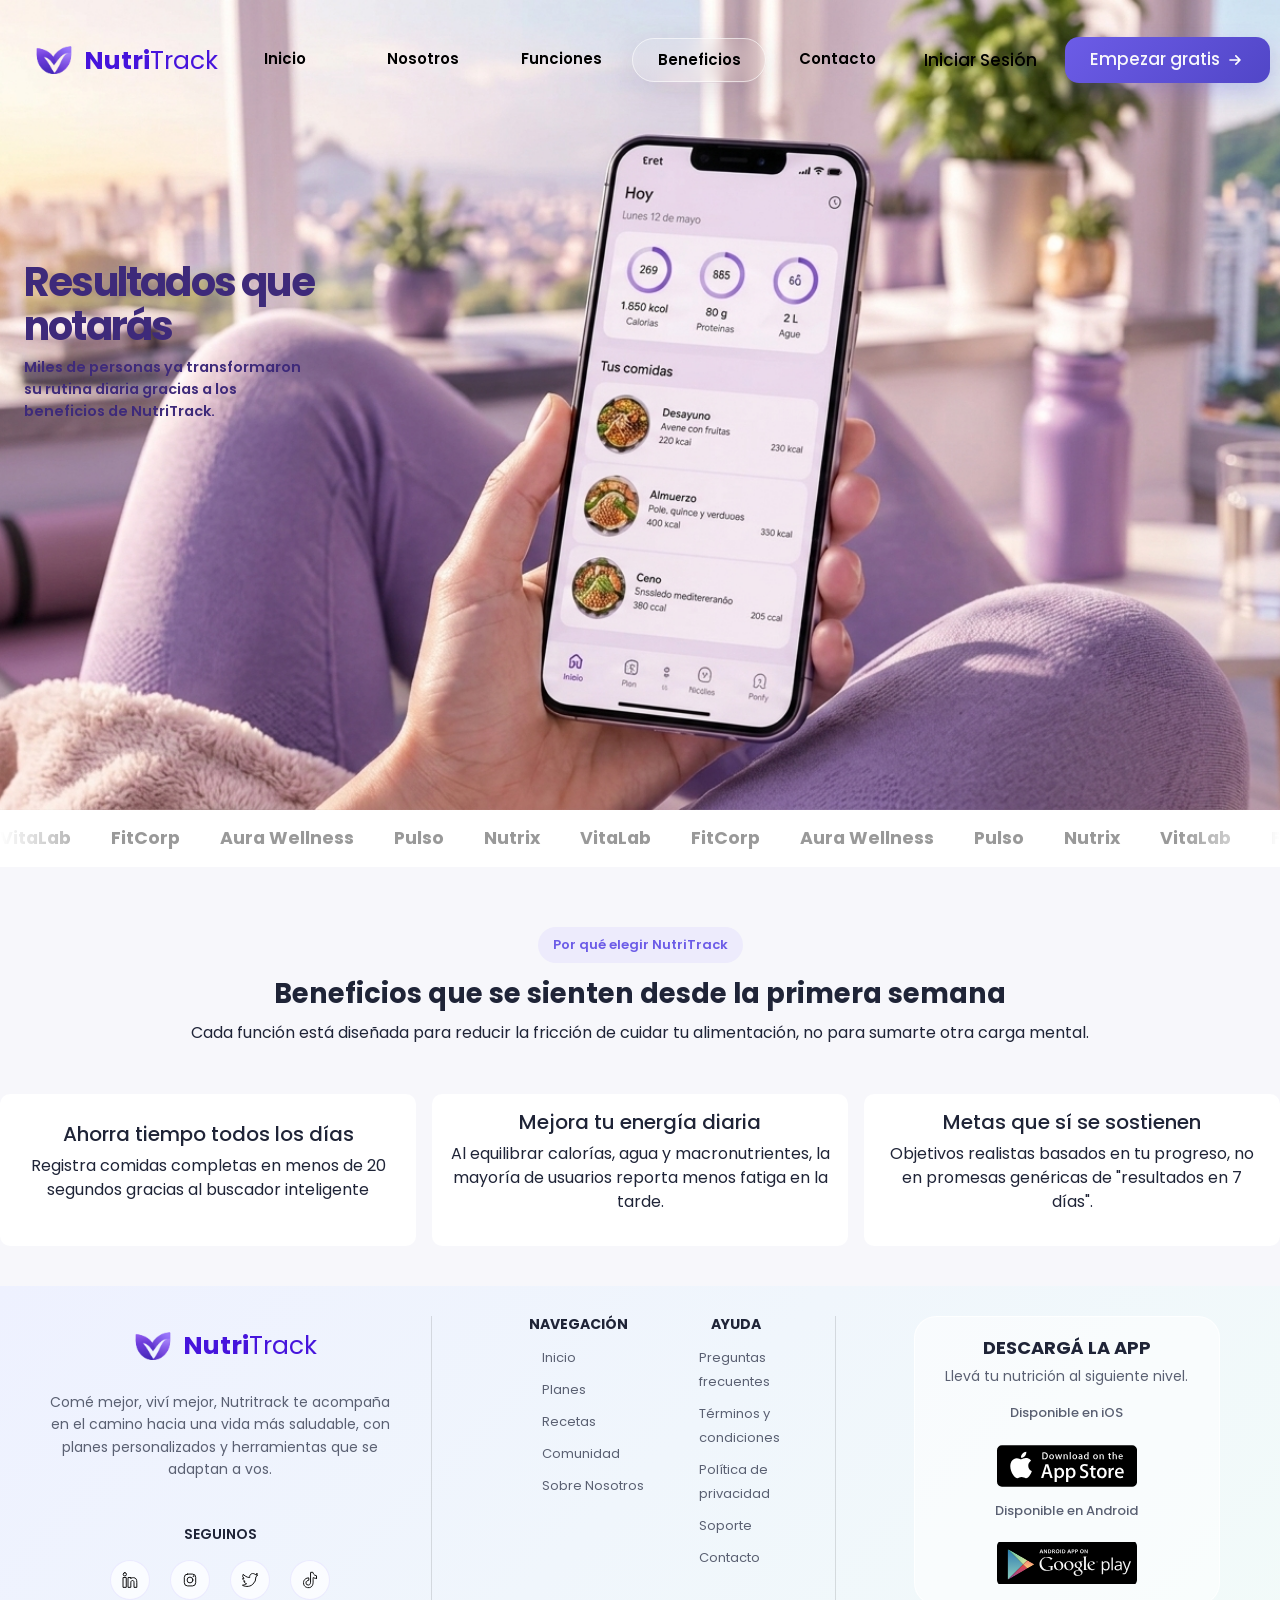
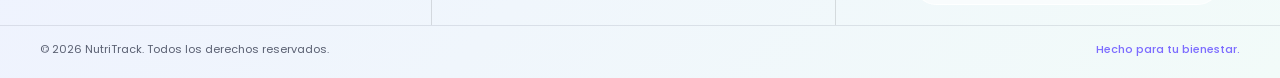
==== commit 7e62912c: "Implementar estructura de estilos con SCSS" ====
--- a/Pages/beneficios.html
+++ b/Pages/beneficios.html
@@ -3,10 +3,10 @@
 <head>
     <meta charset="UTF-8">
     <meta name="viewport" content="width=device-width, initial-scale=1.0">
-    <title>NutriTrack</title>
+    <title>Beneficios | NutriTrack</title>
     <link rel="shortcut icon" href="../Assets/Img/favicon.png" type="image/x-icon">
     <link href="https://cdn.jsdelivr.net/npm/bootstrap@5.3.8/dist/css/bootstrap.min.css" rel="stylesheet" integrity="sha384-sRIl4kxILFvY47J16cr9ZwB07vP4J8+LH7qKQnuqkuIAvNWLzeN8tE5YBujZqJLB" crossorigin="anonymous">
-    <link rel="stylesheet" href="../CSS/styles.css">
+    <link rel="stylesheet" href="../Styles/styles.css">
 </head>
 <body>
     <!--HEADER-->
@@ -54,14 +54,14 @@
     <main>
         <!--HERO-->
         <section class="hero-profit hero">
-            <img src="./Assets/Img/hero-nutritrack.png" alt="">
+            <img src="../Assets/Img/hero-profit.jpeg" alt="">
             <div class="hero-content">
                 <h1>
-                    Construye hábitos más saludables
+                    Resultados que notarás 
                 </h1>
                 <p>
-                    Organiza tus comidas, controla tus objetivos y
-                    mejora tu bienestar día a día con NutriTrack.
+                    Miles de personas ya transformaron su rutina diaria
+                    gracias a los beneficios de NutriTrack.
                 </p>
             </div>
         </section>
--- a/Styles/styles.css
+++ b/Styles/styles.css
@@ -0,0 +1,1225 @@
+@import url("https://fonts.googleapis.com/css2?family=Montserrat:ital,wght@0,100..900;1,100..900&family=Poppins:ital,wght@0,100;0,200;0,300;0,400;0,500;0,600;0,700;0,800;0,900;1,100;1,200;1,300;1,400;1,500;1,600;1,700;1,800;1,900&display=swap");
+.submit-button, .sign-up {
+  border: none;
+  display: flex;
+  align-items: center;
+  justify-content: center;
+  cursor: pointer;
+}
+
+.container-question,
+.container-contact, .container-table {
+  width: 100%;
+  margin: 0 auto;
+}
+
+* {
+  margin: 0;
+  padding: 0;
+  box-sizing: border-box;
+}
+
+html {
+  overflow-x: hidden;
+}
+
+body {
+  min-height: 100vh;
+  background: #F7F7FB;
+  color: #1F2437;
+  font-family: "Poppins", sans-serif;
+  overflow-x: hidden;
+  width: 100%;
+}
+
+a {
+  text-decoration: none;
+  color: inherit;
+}
+
+ul {
+  list-style: none;
+}
+
+img {
+  max-width: 100%;
+  display: block;
+}
+
+@media (prefers-reduced-motion: reduce) {
+  *, *::before, *::after {
+    animation-duration: 0.001ms !important;
+    animation-iteration-count: 1 !important;
+    transition-duration: 0.001ms !important;
+    scroll-behavior: auto !important;
+  }
+}
+a:focus-visible,
+button:focus-visible,
+input:focus-visible,
+select:focus-visible,
+textarea:focus-visible {
+  outline: 2px solid #6C5CE7;
+  outline-offset: 2px;
+}
+
+.navbar-nav .nav-link.active, .navbar-nav .nav-link:hover {
+  border: 1px solid rgba(255, 255, 255, 0.6);
+  border-radius: 50px;
+  box-shadow: 0 10px 35px rgba(48, 35, 100, 0.12);
+  backdrop-filter: blur(12px);
+  transition: box-shadow 0.3s ease;
+}
+
+.header {
+  position: absolute;
+  top: 0;
+  left: 0;
+  width: 100%;
+  padding: 15px 0;
+  z-index: 1000;
+}
+@media (min-width: 1024px) {
+  .header {
+    padding: 22px 0;
+  }
+}
+
+.navbar {
+  position: relative;
+  width: 100%;
+  max-width: 1400px;
+  margin: 0 auto;
+  padding: 5px 10px;
+  display: flex;
+  align-items: center;
+  z-index: 1001;
+}
+@media (min-width: 1024px) {
+  .navbar {
+    padding: 0;
+  }
+}
+.navbar .container-fluid {
+  padding: 0;
+  display: flex;
+  align-items: center;
+  justify-content: space-between;
+}
+@media (min-width: 1024px) {
+  .navbar .container-fluid {
+    padding: 8px 10px 8px 24px;
+  }
+}
+
+.left, .brand {
+  display: flex;
+  align-items: center;
+}
+
+.logo {
+  width: 60px;
+  height: 60px;
+  object-fit: contain;
+}
+
+.name {
+  font-size: 25px;
+  font-weight: 700;
+  color: #4614DC;
+  line-height: 1;
+  margin: 0;
+}
+.name span {
+  color: #4614DC;
+  font-weight: 400;
+}
+
+.navbar-toggler {
+  border: none !important;
+}
+.navbar-toggler:focus {
+  box-shadow: none !important;
+}
+
+.navbar-collapse {
+  width: 100%;
+  padding: 22px;
+  background: rgba(255, 255, 255, 0.97);
+  border-radius: 22px;
+  box-shadow: 0 20px 50px rgba(48, 35, 100, 0.18);
+  backdrop-filter: blur(15px);
+  z-index: 2000;
+}
+@media (min-width: 1024px) {
+  .navbar-collapse {
+    width: auto;
+    padding: 0;
+    background: transparent;
+    border-radius: 0;
+    box-shadow: none;
+    backdrop-filter: none;
+  }
+}
+
+.navbar-nav {
+  width: 100%;
+  display: flex;
+  flex-direction: column;
+  gap: 4px;
+  margin: 0 !important;
+}
+@media (min-width: 1024px) {
+  .navbar-nav {
+    gap: 4px;
+  }
+}
+.navbar-nav .nav-item {
+  width: 100%;
+}
+.navbar-nav .nav-link {
+  display: flex;
+  align-items: center;
+  justify-content: center;
+  width: 100%;
+  padding: 14px 12px;
+  border-radius: 12px;
+  font-size: 18px;
+  font-weight: 600;
+  color: #000;
+  transition: background 0.25s ease, color 0.25s ease, padding 0.25s ease, transform 0.25s ease;
+}
+@media (min-width: 1024px) {
+  .navbar-nav .nav-link {
+    width: auto;
+    padding: 10px 18px;
+    font-size: 15px;
+  }
+  .navbar-nav .nav-link:hover {
+    transform: translateY(-1px);
+  }
+}
+
+.right {
+  display: flex;
+  align-items: center;
+  justify-content: center;
+  margin: 15px 0;
+}
+@media (min-width: 1024px) {
+  .right {
+    margin: 0 0 0 20px;
+  }
+}
+
+.sub-menu {
+  display: flex;
+  align-items: center;
+  gap: 28px;
+}
+.sub-menu p {
+  font-size: 17px;
+  font-weight: 500;
+  color: #000;
+  line-height: 1;
+  margin: 0;
+  white-space: nowrap;
+  cursor: pointer;
+  transition: color 0.3s ease;
+}
+.sub-menu p:hover {
+  color: #6C5CE7;
+}
+
+.sign-up {
+  gap: 5px;
+  padding: 10px 15px;
+  min-width: 205px;
+  border-radius: 14px;
+  background: linear-gradient(135deg, #6C5CE7, #5146C7);
+  color: #F7F7FB;
+  font-size: 17px;
+  font-weight: 500;
+  box-shadow: 0 8px 20px rgba(98, 87, 217, 0.25);
+  transition: transform 0.3s ease, box-shadow 0.3s ease, background 0.3s ease;
+}
+.sign-up img {
+  width: 20px;
+  height: 20px;
+  transition: transform 0.3s ease;
+}
+.sign-up:hover {
+  transform: translateY(-2px);
+  box-shadow: 0 12px 28px rgba(98, 87, 217, 0.3);
+}
+.sign-up:hover img {
+  transform: translateX(4px);
+}
+
+.hero img,
+.hero-about img,
+.hero-functions img,
+.hero-profit img {
+  position: absolute;
+  inset: 0;
+  width: 100%;
+  height: 100%;
+  object-fit: cover;
+  z-index: 0;
+}
+
+.hero {
+  position: relative;
+  width: 100%;
+  min-height: 90vh;
+  display: flex;
+  align-items: center;
+  background-size: cover;
+}
+.hero img {
+  object-position: 80% center;
+}
+.hero h1 {
+  max-width: 400px;
+  color: #3E2A7A;
+  line-height: 1.1;
+  letter-spacing: -0.045em;
+  font-weight: 700;
+}
+.hero p {
+  max-width: 280px;
+  font-size: 0.9rem;
+  font-weight: 600;
+  line-height: 1.55;
+  color: #3E2A7A;
+}
+
+.hero-about img {
+  object-position: 35% center;
+}
+
+.hero-functions img {
+  object-position: 50% center;
+}
+
+.hero-profit img {
+  object-position: 20% center;
+}
+
+.hero-content {
+  position: relative;
+  z-index: 2;
+  padding: 20px 24px;
+  margin-top: -7rem;
+  display: flex;
+  flex-direction: column;
+  align-items: flex-start;
+}
+
+.recommen {
+  width: 100%;
+  background-color: #FFFFFF;
+}
+
+.container-recommen {
+  width: 100%;
+  overflow: hidden;
+  mask-image: linear-gradient(to right, transparent, black 8%, black 92%, transparent);
+}
+
+.list-recommen {
+  display: flex;
+  align-items: center;
+  gap: 40px;
+  width: max-content;
+  padding: 15px 0 0;
+  animation: scroll-recommen 40s linear infinite;
+}
+
+.item-recommen {
+  flex-shrink: 0;
+  font-size: 1.1rem;
+  font-weight: 700;
+  color: #999;
+  white-space: nowrap;
+}
+
+@keyframes scroll-recommen {
+  from {
+    transform: translateX(0);
+  }
+  to {
+    transform: translateX(-50%);
+  }
+}
+.functions,
+.container-mision {
+  display: grid;
+  grid-template-columns: 1fr;
+  gap: 24px;
+  max-width: 1200px;
+  margin: 60px auto 0;
+  padding: 0 20px;
+}
+@media (min-width: 1024px) {
+  .functions,
+  .container-mision {
+    grid-template-columns: repeat(2, 1fr);
+  }
+}
+
+.functions > .head-functions,
+.container-mision > .head-mision {
+  grid-column: 1/-1;
+}
+
+.about-us {
+  margin-top: 60px;
+}
+
+.section-table {
+  width: 100%;
+  padding: 60px 16px;
+}
+@media (min-width: 768px) {
+  .section-table {
+    padding: 80px 20px;
+  }
+}
+
+.head-table {
+  text-align: center;
+  margin-bottom: 40px;
+}
+.head-table h2 {
+  color: #26352D;
+  font-size: 28px;
+  font-weight: 700;
+  line-height: 1.2;
+}
+@media (min-width: 768px) {
+  .head-table h2 {
+    font-size: 34px;
+  }
+}
+
+.team {
+  width: 100%;
+  padding: 1.5rem 1rem 3rem;
+  margin-top: 60px;
+}
+
+.section-profit {
+  margin-top: 60px;
+}
+
+.question {
+  width: 100%;
+  padding: 40px 20px;
+  background-color: #F8FAF9;
+}
+
+.form-contact {
+  width: 100%;
+  padding: 30px 20px;
+  background-color: #FFFFFF;
+}
+
+footer {
+  display: flex;
+  justify-content: center;
+  align-items: center;
+  flex-direction: column;
+  width: 100%;
+  margin-top: 40px;
+  background: linear-gradient(135deg, #EEF1FF, #F2FBF9);
+  color: #1F2437;
+}
+
+.container-footer {
+  display: grid;
+  grid-template-columns: 1fr;
+  grid-template-areas: "top" "central" "bottom";
+  gap: 2rem;
+  padding: 30px 20px 0;
+}
+@media (min-width: 768px) {
+  .container-footer {
+    grid-template-columns: 1.1fr 1fr 1fr;
+    grid-template-areas: "top central bottom";
+    align-items: stretch;
+    column-gap: 2rem;
+    padding: 30px 30px 0;
+  }
+}
+@media (min-width: 1024px) {
+  .container-footer {
+    column-gap: 3rem;
+    padding: 30px 40px 0;
+  }
+}
+
+.top-footer {
+  grid-area: top;
+  display: flex;
+  flex-direction: column;
+  align-items: center;
+  gap: 15px;
+  padding-bottom: 25px;
+  text-align: center;
+  border-bottom: 1px solid rgba(51, 51, 51, 0.15);
+}
+.top-footer > p {
+  max-width: 450px;
+  color: #5A6072;
+  font-size: 14px;
+  line-height: 1.6;
+}
+@media (min-width: 768px) {
+  .top-footer > p {
+    max-width: none;
+  }
+}
+@media (min-width: 768px) {
+  .top-footer {
+    display: flex;
+    justify-content: center;
+    align-items: center;
+    text-align: center;
+    border-bottom: none;
+    border-right: 1px solid rgba(51, 51, 51, 0.15);
+  }
+}
+@media (min-width: 1024px) {
+  .top-footer {
+    padding-right: 30px;
+  }
+}
+
+.social-footer {
+  display: flex;
+  flex-direction: column;
+  align-items: center;
+  gap: 10px;
+}
+.social-footer h3 {
+  color: #1F2437;
+  font-size: 14px;
+  font-weight: 600;
+}
+@media (min-width: 768px) {
+  .social-footer {
+    align-items: center;
+    margin-top: auto;
+  }
+}
+
+.app-social {
+  display: flex;
+  align-items: center;
+  justify-content: center;
+  gap: 20px;
+}
+.app-social a {
+  display: flex;
+  flex-direction: row;
+  align-items: center;
+  justify-content: center;
+  width: 40px;
+  height: 40px;
+  background-color: rgba(255, 255, 255, 0.7);
+  border: 1px solid rgba(124, 108, 255, 0.12);
+  border-radius: 50%;
+  transition: transform 0.3s ease, background-color 0.3s ease;
+}
+.app-social a:hover {
+  transform: translateY(-3px);
+  background-color: #FFFFFF;
+}
+.app-social img {
+  width: 20px;
+  height: 20px;
+}
+@media (min-width: 768px) {
+  .app-social {
+    justify-content: flex-start;
+  }
+}
+
+.central-footer {
+  grid-area: central;
+  display: grid;
+  grid-template-columns: repeat(2, 1fr);
+  gap: 20px;
+  padding: 25px 0;
+}
+.central-footer h3 {
+  color: #1F2437;
+  font-size: 14px;
+  font-weight: 700;
+  margin-bottom: 12px;
+  display: flex;
+  justify-content: center;
+  align-items: center;
+}
+.central-footer ul {
+  display: flex;
+  flex-direction: column;
+  gap: 8px;
+}
+.central-footer a {
+  color: #5A6072;
+  font-size: 13px;
+  transition: color 0.3s ease;
+}
+.central-footer a:hover {
+  color: #7C6CFF;
+}
+@media (min-width: 768px) {
+  .central-footer {
+    padding: 0 20px;
+    border-right: 1px solid rgba(51, 51, 51, 0.15);
+  }
+}
+@media (min-width: 1024px) {
+  .central-footer {
+    padding: 0 30px;
+  }
+}
+
+.bottom-footer {
+  grid-area: bottom;
+  width: 100%;
+  padding: 20px 0;
+  border-top: 1px solid rgba(124, 108, 255, 0.12);
+}
+@media (min-width: 768px) {
+  .bottom-footer {
+    padding: 0 20px 20px 0;
+    border-top: none;
+  }
+}
+@media (min-width: 1024px) {
+  .bottom-footer {
+    padding-left: 30px;
+  }
+}
+
+.download-footer {
+  display: flex;
+  flex-direction: column;
+  align-items: center;
+  height: 100%;
+  padding: 20px;
+  text-align: center;
+  background: rgba(255, 255, 255, 0.55);
+  border: 1px solid rgba(255, 255, 255, 0.8);
+  border-radius: 22px;
+}
+.download-footer h3 {
+  color: #1F2437;
+  font-size: 18px;
+  font-weight: 700;
+  margin-bottom: 8px;
+}
+.download-footer > p {
+  color: #5A6072;
+  font-size: 14px;
+  margin-bottom: 16px;
+}
+@media (min-width: 768px) {
+  .download-footer {
+    justify-content: center;
+  }
+}
+
+.download-option {
+  display: flex;
+  flex-direction: column;
+  align-items: center;
+  gap: 6px;
+  margin-bottom: 14px;
+}
+.download-option:last-child {
+  margin-bottom: 0;
+}
+.download-option p {
+  color: #5A6072;
+  font-size: 13px;
+  font-weight: 500;
+}
+.download-option a {
+  display: block;
+  transition: transform 0.3s ease;
+}
+.download-option a:hover {
+  transform: translateY(-3px);
+}
+.download-option img {
+  width: 140px;
+  height: 42px;
+  object-fit: cover;
+  object-position: center;
+}
+
+.copy-footer {
+  width: 100%;
+  display: flex;
+  flex-direction: column;
+  align-items: center;
+  gap: 6px;
+  padding: 15px 0 20px;
+  border-top: 1px solid rgba(90, 96, 114, 0.15);
+  text-align: center;
+}
+.copy-footer span {
+  color: #5A6072;
+  font-size: 11px;
+}
+.copy-footer span:last-child {
+  color: #7C6CFF;
+  font-weight: 500;
+}
+@media (min-width: 768px) {
+  .copy-footer {
+    flex-direction: row;
+    justify-content: space-between;
+    padding: 15px 30px 20px;
+    text-align: left;
+  }
+}
+@media (min-width: 1024px) {
+  .copy-footer {
+    padding: 15px 40px 20px;
+  }
+}
+
+.nt-chip {
+  display: inline-flex;
+  align-items: center;
+  gap: 8px;
+  padding: 8px 15px;
+  border-radius: 50px;
+  background-color: #EDEBFC;
+  color: #6C5CE7;
+  font-size: 13px;
+  font-weight: 600;
+  margin-bottom: 15px;
+}
+.nt-chip i {
+  font-size: 14px;
+}
+
+.container-question,
+.container-contact {
+  max-width: 1200px;
+}
+
+.container-table {
+  max-width: 1100px;
+}
+
+.container-cards {
+  width: 100%;
+}
+.container-cards .card {
+  border: none;
+  border-radius: 20px;
+  overflow: hidden;
+  background-color: #FFFFFF;
+  box-shadow: 0 10px 30px rgba(40, 60, 60, 0.07);
+}
+.container-cards .row {
+  display: flex;
+  flex-direction: row-reverse;
+  align-items: stretch;
+  min-height: 150px;
+}
+
+.img-card {
+  display: flex;
+  flex-direction: row;
+  align-items: center;
+  justify-content: center;
+  width: 48%;
+  margin-right: 7px;
+}
+.img-card img {
+  width: 100%;
+  height: 90%;
+  object-fit: cover;
+  border-radius: 10px;
+}
+
+.txt-card {
+  width: 50%;
+  display: flex;
+  align-items: center;
+}
+
+.card-title {
+  font-size: 20px;
+}
+
+.card-text {
+  color: rgba(51, 51, 51, 0.53);
+  font-size: 13px;
+  letter-spacing: -0.5px;
+}
+
+.head-about {
+  width: 100%;
+  margin: 0 auto 2rem;
+  display: flex;
+  flex-direction: column;
+  align-items: center;
+  text-align: center;
+}
+.head-about h2 {
+  color: #1F2437;
+  font-size: 1.7rem;
+  line-height: 1.2;
+  font-weight: 700;
+}
+.head-about p {
+  line-height: 1.7rem;
+  width: 90%;
+}
+
+.container-functions {
+  width: 90%;
+  max-width: 520px;
+  margin: 0 auto 1.5rem;
+  padding: 1rem;
+  display: flex;
+  flex-direction: column;
+  background: #FFFFFF;
+  border: 1px solid #E4E9E6;
+  border-radius: 18px;
+  box-shadow: 0 6px 20px rgba(30, 40, 70, 0.05);
+  transition: transform 0.3s ease, box-shadow 0.3s ease;
+}
+.container-functions:hover {
+  transform: translateY(-3px);
+  box-shadow: 0 10px 25px rgba(30, 40, 70, 0.08);
+}
+.container-functions:hover .img-functions img {
+  transform: scale(1.03) translateY(-3px);
+}
+@media (min-width: 1024px) {
+  .container-functions {
+    margin: 0 auto;
+  }
+}
+
+.img-functions {
+  display: flex;
+  flex-direction: row;
+  align-items: center;
+  justify-content: center;
+  width: 100%;
+  height: 170px;
+  border-radius: 14px;
+  background: linear-gradient(145deg, #F5F6FF, #F4FBF9);
+  overflow: hidden;
+}
+.img-functions img {
+  width: 80%;
+  max-width: 280px;
+  height: 160px;
+  object-fit: contain;
+  transition: transform 0.4s ease;
+}
+
+.items-functions {
+  order: 3;
+  width: 100%;
+  margin-top: 1rem;
+}
+
+.list-functions {
+  display: flex;
+  flex-direction: column;
+  gap: 0.6rem;
+}
+.list-functions li {
+  display: flex;
+  align-items: flex-start;
+  gap: 0.6rem;
+  color: #555B68;
+  font-size: 0.85rem;
+  line-height: 1.4;
+}
+
+.body-table {
+  width: 100%;
+  background-color: #FFFFFF;
+  border: 1px solid #E4E9E6;
+  border-radius: 18px;
+  overflow-x: auto;
+  box-shadow: 0 10px 30px rgba(40, 60, 60, 0.07);
+}
+
+.table {
+  width: 100%;
+  min-width: 460px;
+  border-collapse: collapse;
+  color: #3D4A42;
+}
+.table thead {
+  background-color: #EEF5EF;
+}
+.table thead th {
+  padding: 14px 12px;
+  border: none;
+  color: #52665A;
+  font-size: 13px;
+  font-weight: 700;
+  vertical-align: middle;
+}
+.table thead th:first-child {
+  text-align: left;
+}
+.table thead th:nth-child(3) {
+  color: #6F9B76;
+}
+@media (min-width: 768px) {
+  .table thead th {
+    padding: 20px 25px;
+    font-size: 14px;
+  }
+}
+@media (min-width: 768px) {
+  .table thead th:nth-child(2), .table thead th:nth-child(3) {
+    width: 180px;
+  }
+}
+.table tbody tr {
+  border-top: 1px solid #EDF1ED;
+  transition: background-color 0.25s ease;
+}
+.table tbody tr:hover {
+  background-color: #FAFCF9;
+}
+.table tbody td {
+  padding: 14px 12px;
+  border: none;
+  font-size: 13px;
+  color: #56625A;
+  vertical-align: middle;
+}
+.table tbody td:first-child {
+  color: #344239;
+  font-weight: 500;
+}
+.table tbody td:nth-child(3) {
+  background-color: rgba(236, 246, 238, 0.35);
+}
+@media (min-width: 768px) {
+  .table tbody td {
+    padding: 20px 25px;
+    font-size: 14px;
+  }
+}
+
+.profits .container-cards {
+  display: grid;
+  grid-template-columns: 1fr;
+  gap: 16px;
+  margin-top: 24px;
+}
+@media (min-width: 768px) {
+  .profits .container-cards {
+    grid-template-columns: repeat(2, 1fr);
+  }
+}
+@media (min-width: 1024px) {
+  .profits .container-cards {
+    grid-template-columns: repeat(3, 1fr);
+  }
+}
+
+.card-profit {
+  display: flex;
+  flex-direction: row;
+  align-items: center;
+  justify-content: center;
+  min-height: 150px;
+  background-color: #FFFFFF;
+  text-align: center;
+  border-radius: 10px;
+  padding: 16px;
+}
+
+.team .carousel {
+  width: 100%;
+  max-width: 900px;
+  margin: 0 auto;
+}
+
+.team .carousel-inner {
+  border-radius: 1.5rem;
+  box-shadow: 0 15px 40px rgba(0, 0, 0, 0.1);
+}
+
+.team .carousel-item {
+  position: relative;
+  height: 420px;
+  background-color: #DDD;
+}
+.team .carousel-item img {
+  width: 100%;
+  height: 100%;
+  object-fit: cover;
+}
+.team .carousel-item::after {
+  content: "";
+  position: absolute;
+  inset: 0;
+  background: linear-gradient(to top, rgba(0, 0, 0, 0.75), rgba(0, 0, 0, 0.05) 65%);
+}
+
+.team .carousel-caption {
+  z-index: 2;
+  left: 0;
+  right: 0;
+  bottom: 0;
+  padding: 4rem 3rem 1.8rem;
+  text-align: center;
+}
+.team .carousel-caption h5 {
+  color: #FFF;
+  font-size: 1.5rem;
+  font-weight: 700;
+  margin-bottom: 0.3rem;
+}
+.team .carousel-caption p {
+  color: #E8E8E8;
+  font-size: 0.95rem;
+}
+
+.accordion-item {
+  margin-bottom: 10px;
+  border: 1px solid #E4E9E6 !important;
+  border-radius: 12px !important;
+  background-color: #FFFFFF;
+}
+
+.accordion-button {
+  padding: 20px;
+  font-size: 15px;
+  font-weight: 600;
+}
+.accordion-button:hover {
+  color: #6C5CE7 !important;
+}
+.accordion-button:focus {
+  box-shadow: none !important;
+}
+.accordion-button::after {
+  width: 14px;
+  height: 14px;
+  background-size: 14px;
+}
+.accordion-button:not(.collapsed) {
+  color: #6C5CE7 !important;
+  background-color: #FFFFFF !important;
+}
+
+.accordion-body {
+  padding: 0 20px 20px;
+  color: #6B7280;
+  font-size: 14px;
+  line-height: 1.7;
+}
+
+.contact-row {
+  display: grid;
+  grid-template-columns: 1fr;
+  gap: 2.5rem;
+}
+@media (min-width: 1024px) {
+  .contact-row {
+    grid-template-columns: repeat(2, 1fr);
+  }
+}
+
+.contact-info-item {
+  display: flex;
+  align-items: center;
+  text-align: left;
+  gap: 15px;
+  margin-bottom: 22px;
+}
+
+.contact-icon {
+  display: flex;
+  flex-direction: row;
+  align-items: center;
+  justify-content: center;
+  flex-shrink: 0;
+  width: 45px;
+  height: 45px;
+  border-radius: 12px;
+  background-color: rgba(108, 92, 231, 0.15);
+  color: #6C5CE7;
+  font-size: 18px;
+}
+
+.contact-info-text h3 {
+  color: #222;
+  font-size: 14px;
+  font-weight: 600;
+  margin-bottom: 4px;
+}
+.contact-info-text p {
+  color: #6B7280;
+  font-size: 13px;
+  line-height: 1.5;
+}
+
+.map-placeholder {
+  display: flex;
+  flex-direction: row;
+  align-items: center;
+  justify-content: center;
+  width: 100%;
+  height: 285px;
+  margin-top: 30px;
+  border: 1px solid #E4E9E6;
+  border-radius: 16px;
+  background-color: #F8FAF9;
+}
+
+.map-content {
+  text-align: center;
+  color: #8A948F;
+}
+.map-content i {
+  display: block;
+  margin-bottom: 8px;
+  font-size: 30px;
+}
+.map-content p {
+  font-size: 14px;
+}
+
+.contact-form {
+  padding: 30px 22px;
+  border: 1px solid #E4E9E6;
+  border-radius: 18px;
+  background-color: #FFFFFF;
+  box-shadow: 0 10px 30px rgba(40, 60, 60, 0.07);
+  text-align: center;
+}
+.contact-form h2 {
+  color: #222;
+  font-size: 27px;
+  font-weight: 700;
+  margin-bottom: 10px;
+}
+
+.form-description {
+  color: #6B7280;
+  font-size: 14px;
+  line-height: 1.6;
+  margin-bottom: 28px;
+}
+
+.form {
+  display: grid;
+  grid-template-columns: 1fr;
+  gap: 18px;
+}
+@media (min-width: 768px) {
+  .form {
+    grid-template-columns: repeat(2, 1fr);
+  }
+}
+
+.form-group {
+  display: flex;
+  flex-direction: column;
+  text-align: center;
+}
+.form-group.full {
+  grid-column: 1/-1;
+}
+.form-group label {
+  margin-bottom: 7px;
+  color: #333;
+  font-size: 13px;
+  font-weight: 600;
+}
+.form-group label span {
+  margin-left: 5px;
+  color: #9CA3AF;
+  font-weight: 400;
+}
+.form-group input,
+.form-group select,
+.form-group textarea {
+  width: 100%;
+  padding: 13px 14px;
+  border: 1px solid #DFE5E1;
+  border-radius: 9px;
+  background-color: #FFFFFF;
+  color: #333;
+  font-family: inherit;
+  font-size: 14px;
+  outline: none;
+  transition: border-color 0.2s ease, box-shadow 0.2s ease;
+}
+.form-group input::placeholder,
+.form-group textarea::placeholder {
+  color: #A0A8A4;
+}
+.form-group input:focus,
+.form-group select:focus,
+.form-group textarea:focus {
+  border-color: #6C5CE7;
+  box-shadow: 0 0 0 3px rgba(108, 92, 231, 0.15);
+}
+.form-group textarea {
+  min-height: 130px;
+  resize: vertical;
+}
+
+.privacy {
+  display: flex;
+  align-items: flex-start;
+  gap: 9px;
+  margin-top: 3px;
+}
+.privacy input {
+  width: 16px;
+  height: 16px;
+  margin-top: 2px;
+  accent-color: #2F8F62;
+}
+.privacy label {
+  color: #6B7280;
+  font-size: 12px;
+  line-height: 1.5;
+}
+
+.submit-button {
+  width: 100%;
+  gap: 9px;
+  padding: 13px 20px;
+  border-radius: 9px;
+  background-color: #2F8F62;
+  color: #FFFFFF;
+  font-family: inherit;
+  font-size: 14px;
+  font-weight: 600;
+  transition: transform 0.2s ease, background-color 0.2s ease, box-shadow 0.2s ease;
+}
+.submit-button:hover {
+  background-color: #267851;
+  transform: translateY(-2px);
+  box-shadow: 0 7px 18px rgba(47, 143, 98, 0.2);
+}
+.submit-button:active {
+  transform: translateY(0);
+}
